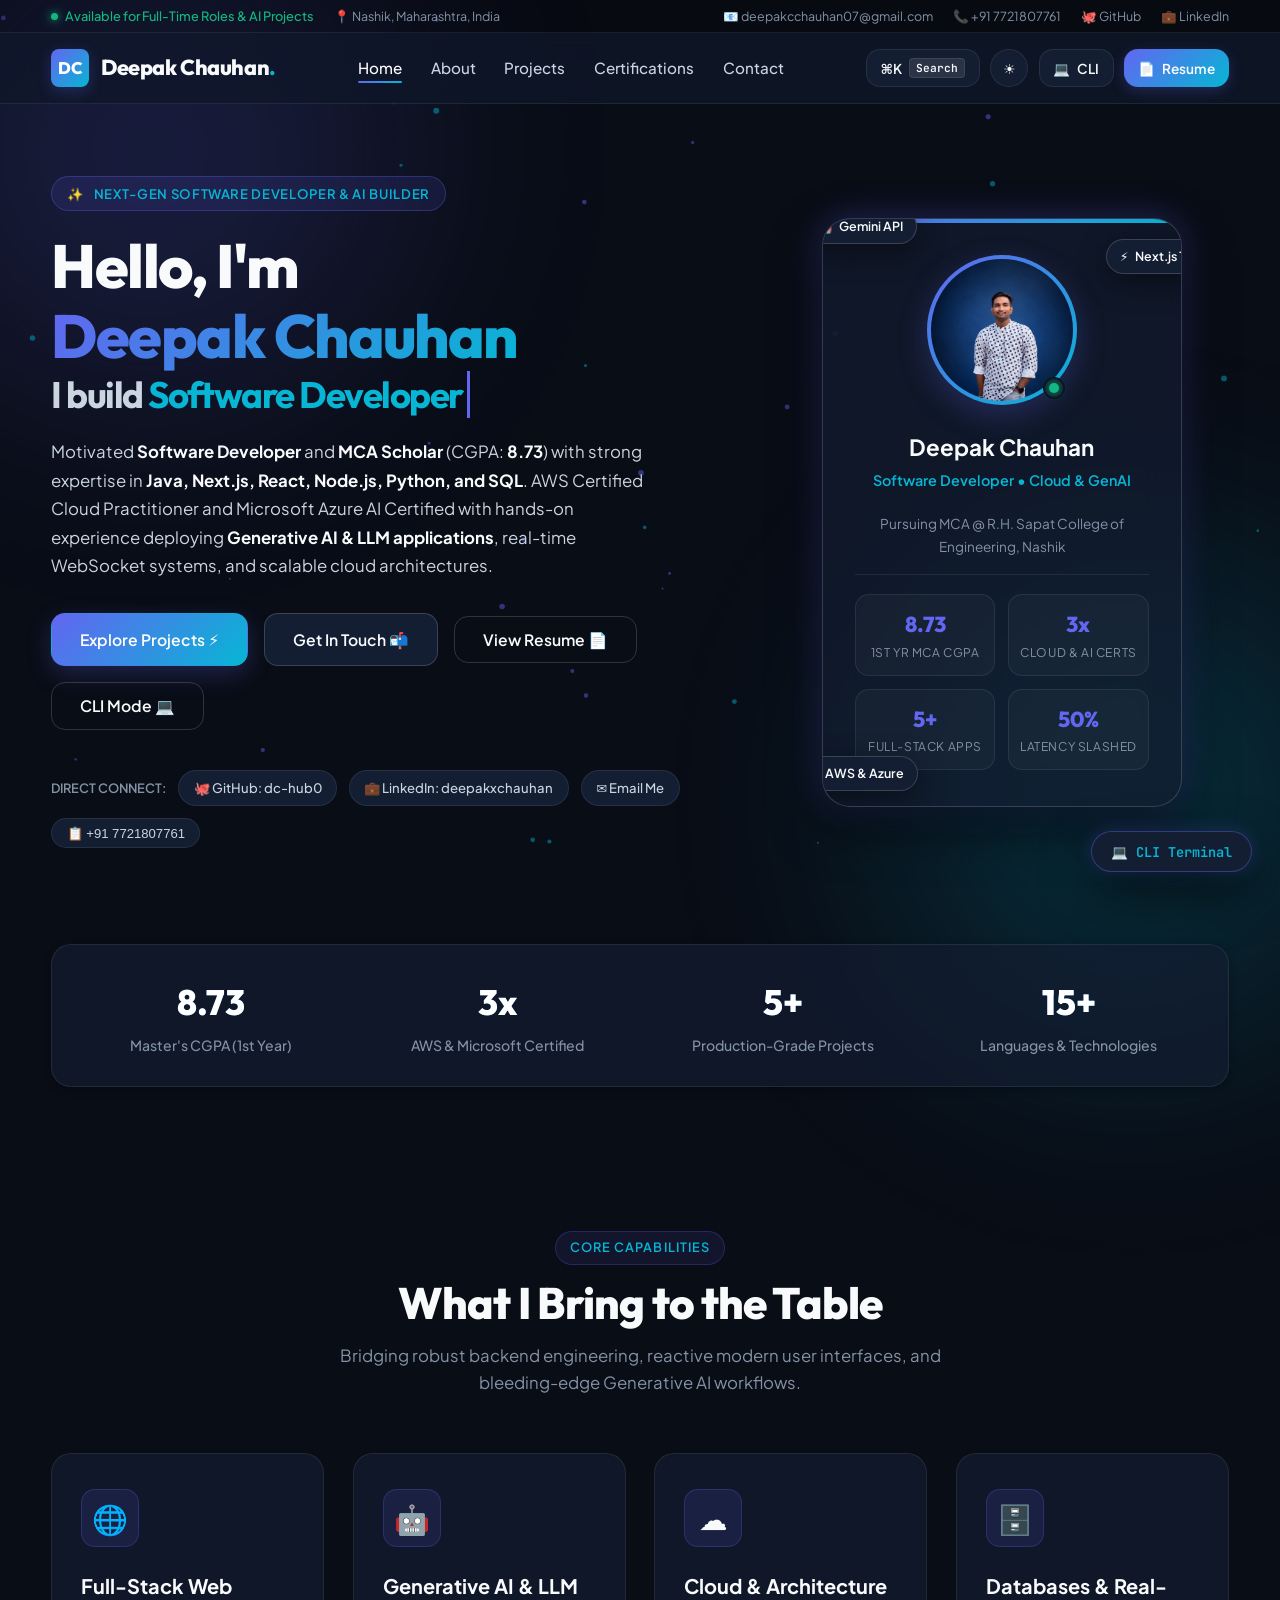
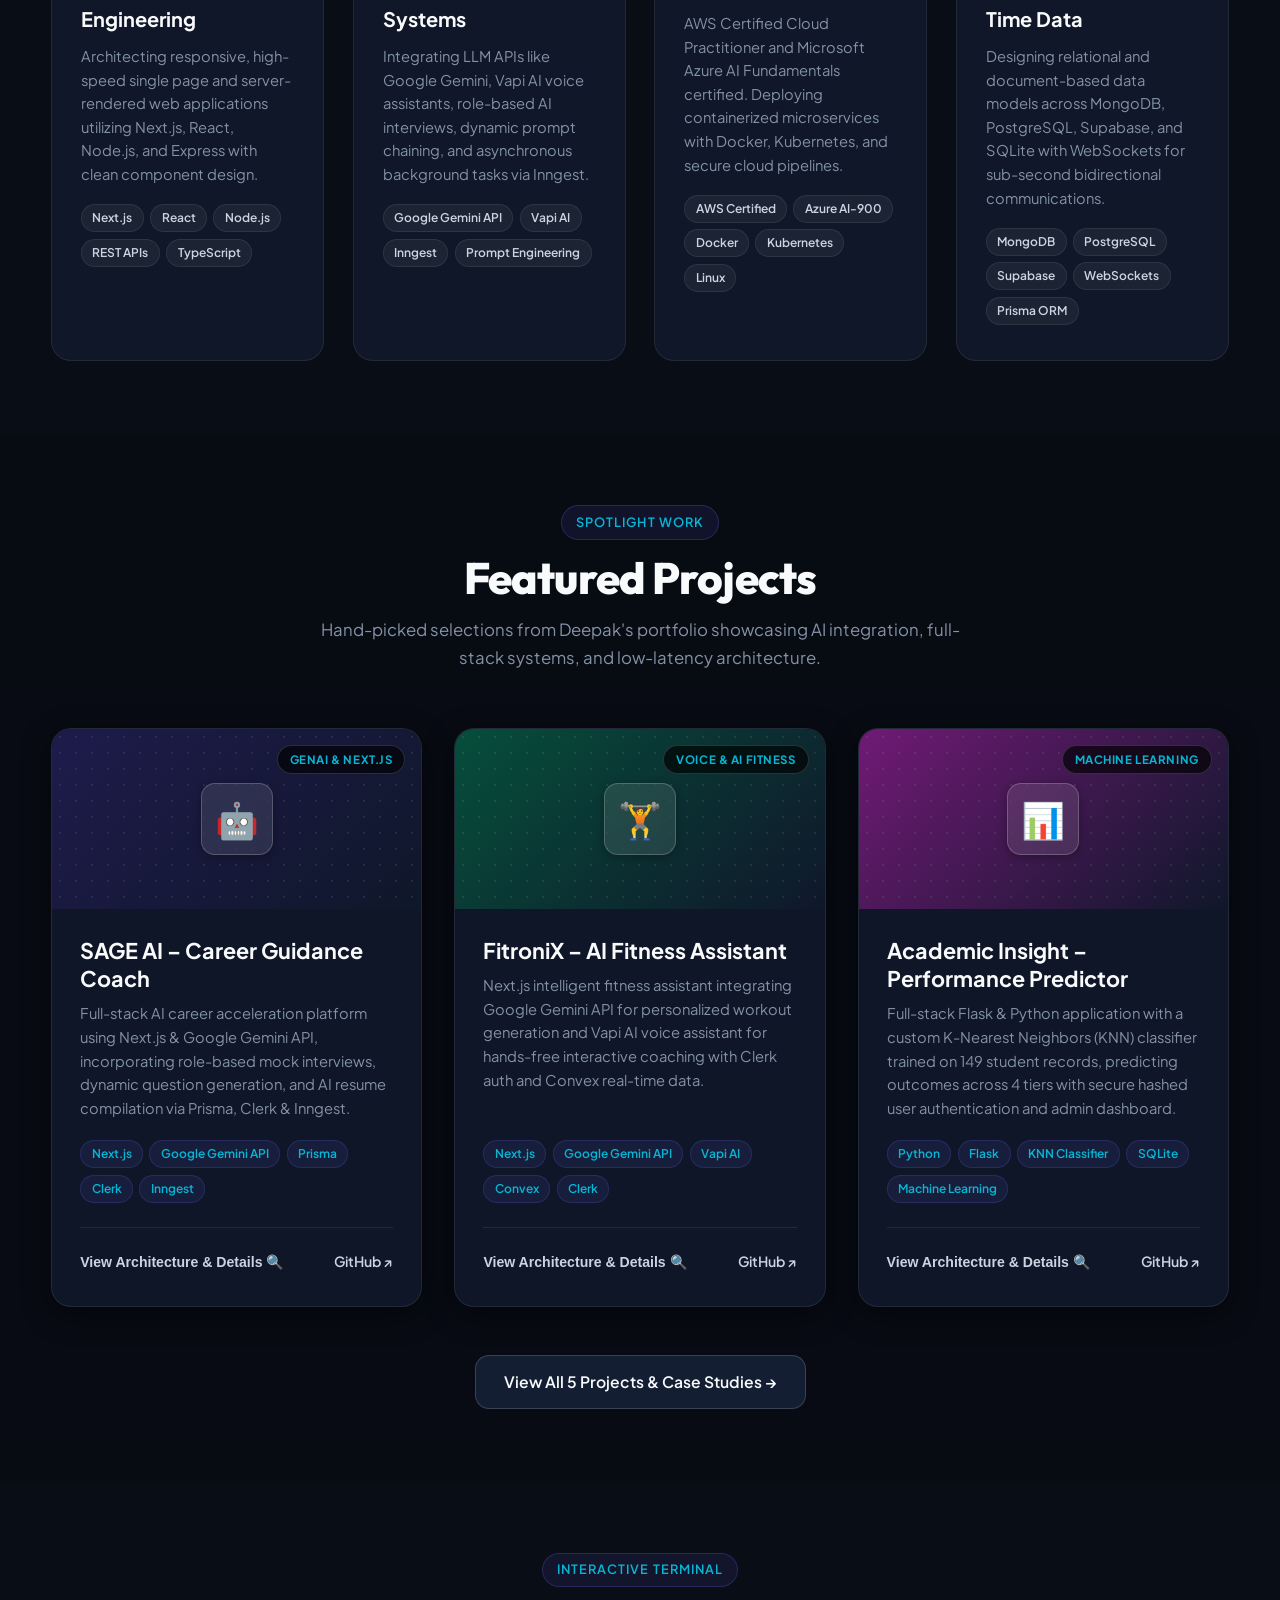
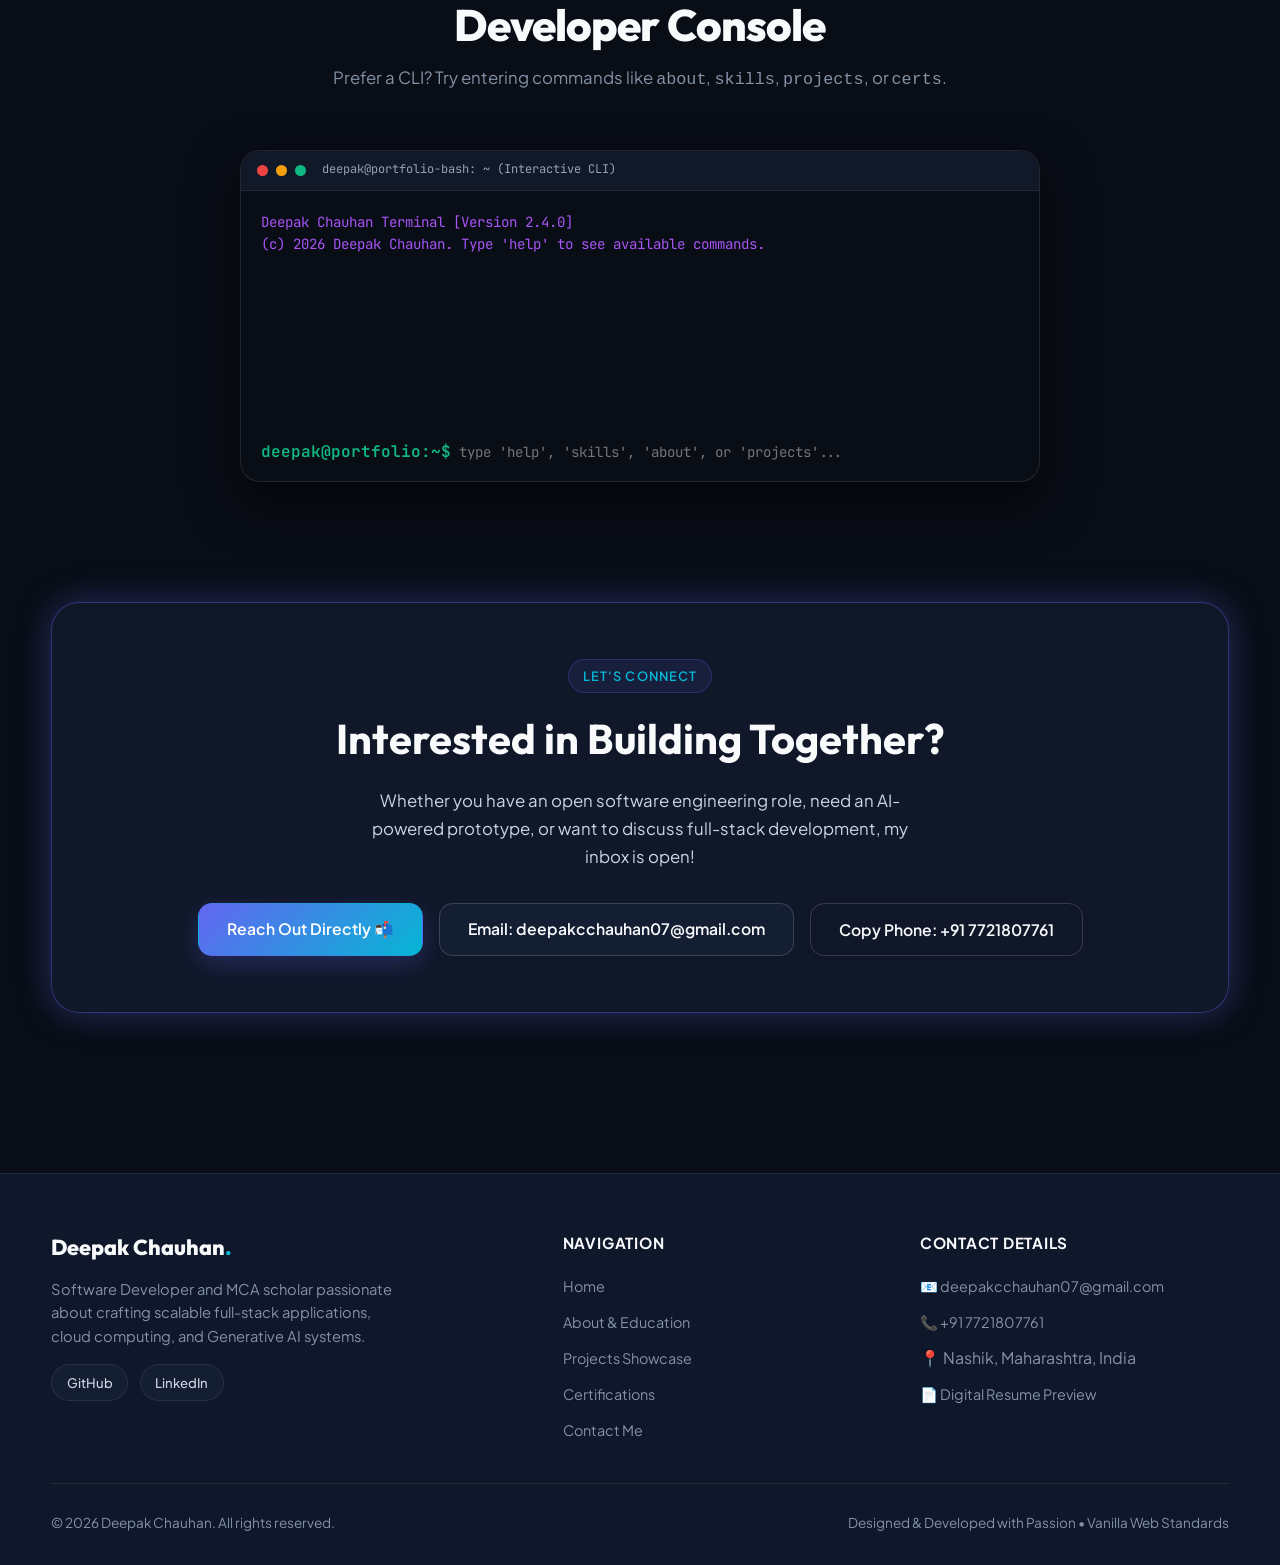
==== index.html @ 73bec70c "Add profile photo and prepare for web deployment" ====
<!DOCTYPE html>
<html lang="en" data-theme="dark">
<head>
  <meta charset="UTF-8">
  <meta name="viewport" content="width=device-width, initial-scale=1.0">
  <title>Deepak Chauhan | Software Developer & Full-Stack AI Engineer</title>
  <meta name="description" content="Portfolio of Deepak Chauhan - Software Developer, MCA Scholar (8.73 CGPA), AWS Certified Cloud Practitioner, Microsoft Azure AI Certified. Specializing in Next.js, React, Python, GenAI & Cloud.">
  <meta name="keywords" content="Deepak Chauhan, Software Developer, Full-Stack Developer, Next.js, React, Gemini API, Cloud, AWS, Azure, Nashik">
  <meta name="author" content="Deepak Chauhan">

  <!-- Open Graph -->
  <meta property="og:title" content="Deepak Chauhan | Software Developer & Full-Stack AI Engineer">
  <meta property="og:description" content="Motivated Software Developer, MCA Scholar, AWS & Azure Certified. Explore AI, Full-Stack, and Cloud projects.">
  <meta property="og:type" content="website">

  <!-- Stylesheet -->
  <link rel="stylesheet" href="style.css">
  <link rel="icon" href="data:image/svg+xml,<svg xmlns=%22http://www.w3.org/2000/svg%22 viewBox=%220 0 100 100%22><text y=%22.9em%22 font-size=%2290%22>🚀</text></svg>">
</head>
<body>
  <!-- Ambient Particle Canvas & Glow -->
  <canvas id="particles-canvas"></canvas>
  <div class="ambient-glow glow-top-left"></div>
  <div class="ambient-glow glow-bottom-right"></div>

  <!-- UPWARD CONTACTS & QUICK BAR -->
  <div class="top-contact-bar">
    <div class="container top-contact-inner">
      <div class="top-contact-left">
        <span class="status-indicator">
          <span class="status-dot"></span> Available for Full-Time Roles & AI Projects
        </span>
        <span class="top-contact-item">📍 Nashik, Maharashtra, India</span>
      </div>
      <div class="top-contact-right">
        <a href="mailto:deepakcchauhan07@gmail.com" class="top-contact-item" title="Send direct email">
          📧 deepakcchauhan07@gmail.com
        </a>
        <a href="tel:+917721807761" class="top-contact-item" title="Call directly">
          📞 +91 7721807761
        </a>
        <a href="https://github.com/dc-hub0" target="_blank" rel="noopener noreferrer" class="top-contact-item">
          🐙 GitHub
        </a>
        <a href="https://www.linkedin.com/in/deepakxchauhan/" target="_blank" rel="noopener noreferrer" class="top-contact-item">
          💼 LinkedIn
        </a>
      </div>
    </div>
  </div>

  <!-- MAIN NAVIGATION HEADER -->
  <header>
    <div class="container">
      <nav class="main-nav">
        <!-- Logo -->
        <a href="index.html" class="brand-logo" aria-label="Deepak Chauhan Portfolio">
          <div class="brand-badge">DC</div>
          <span>Deepak Chauhan<span class="dot">.</span></span>
        </a>

        <!-- Desktop Navigation Links -->
        <ul class="nav-links">
          <li><a href="index.html" class="active">Home</a></li>
          <li><a href="about.html">About</a></li>
          <li><a href="projects.html">Projects</a></li>
          <li><a href="certifications.html">Certifications</a></li>
          <li><a href="contact.html">Contact</a></li>
        </ul>

        <!-- Navigation Actions: Search Cmd+K, Theme, Resume, Terminal -->
        <div class="nav-actions">
          <button class="action-btn open-cmd-palette" title="Quick Command Palette (Cmd + K)">
            <span>⌘K</span>
            <span class="cmd-badge">Search</span>
          </button>

          <button class="action-btn icon-only theme-toggle" title="Toggle Theme" aria-label="Toggle Theme">
            🌙
          </button>

          <button class="action-btn open-terminal-btn" title="Open Interactive Developer Terminal">
            💻 <span>CLI</span>
          </button>

          <button class="action-btn primary open-resume-modal" title="View Digital Resume">
            📄 <span>Resume</span>
          </button>

          <button class="mobile-toggle" id="mobile-toggle" aria-label="Open Navigation Menu">
            ☰
          </button>
        </div>
      </nav>
    </div>
  </header>

  <!-- MOBILE NAVIGATION DRAWER -->
  <div class="mobile-drawer" id="mobile-drawer">
    <ul class="nav-links">
      <li><a href="index.html" class="active">🏠 Home</a></li>
      <li><a href="about.html">👤 About & Education</a></li>
      <li><a href="projects.html">⚡ Projects Showcase</a></li>
      <li><a href="certifications.html">📜 Certifications</a></li>
      <li><a href="contact.html">📬 Contact Deepak</a></li>
    </ul>
    <div class="mobile-contacts">
      <a href="mailto:deepakcchauhan07@gmail.com" class="social-pill">📧 deepakcchauhan07@gmail.com</a>
      <a href="tel:+917721807761" class="social-pill">📞 +91 7721807761</a>
      <div style="display: flex; gap: 0.5rem; margin-top: 0.5rem;">
        <a href="https://github.com/dc-hub0" target="_blank" rel="noopener noreferrer" class="social-pill" style="flex: 1;">🐙 GitHub</a>
        <a href="https://www.linkedin.com/in/deepakxchauhan/" target="_blank" rel="noopener noreferrer" class="social-pill" style="flex: 1;">💼 LinkedIn</a>
      </div>
    </div>
  </div>

  <!-- MAIN HOMEPAGE / FIRST SLIDE CONTENT -->
  <main>
    <!-- HERO SECTION -->
    <section class="hero-section">
      <div class="container hero-grid">
        <!-- Hero Left Column: Info & Upward Hook -->
        <div class="hero-content reveal">
          <div class="hero-tag">
            <span>✨</span> Next-Gen Software Developer & AI Builder
          </div>

          <h1 class="hero-title">
            Hello, I'm <span class="gradient-text">Deepak Chauhan</span>
            <span class="typing-container">
              I build <span class="typing-text" id="typing-text">Software</span>
            </span>
          </h1>

          <p class="hero-bio">
            Motivated <strong>Software Developer</strong> and <strong>MCA Scholar</strong> (CGPA: <strong>8.73</strong>) with strong expertise in <strong>Java, Next.js, React, Node.js, Python, and SQL</strong>. AWS Certified Cloud Practitioner and Microsoft Azure AI Certified with hands-on experience deploying <strong>Generative AI & LLM applications</strong>, real-time WebSocket systems, and scalable cloud architectures.
          </p>

          <!-- Call to actions -->
          <div class="hero-actions">
            <a href="projects.html" class="btn btn-primary">
              Explore Projects ⚡
            </a>
            <a href="contact.html" class="btn btn-secondary">
              Get In Touch 📬
            </a>
            <button class="btn btn-outline open-resume-modal">
              View Resume 📄
            </button>
            <button class="btn btn-outline open-terminal-btn">
              CLI Mode 💻
            </button>
          </div>

          <!-- Quick Social Links Row -->
          <div class="social-pill-row">
            <span style="font-size: 0.8rem; color: var(--text-muted); font-weight: 600; text-transform: uppercase;">Direct Connect:</span>
            <a href="https://github.com/dc-hub0" target="_blank" rel="noopener noreferrer" class="social-pill">
              🐙 GitHub: dc-hub0
            </a>
            <a href="https://www.linkedin.com/in/deepakxchauhan/" target="_blank" rel="noopener noreferrer" class="social-pill">
              💼 LinkedIn: deepakxchauhan
            </a>
            <a href="mailto:deepakcchauhan07@gmail.com" class="social-pill">
              ✉️ Email Me
            </a>
            <button class="social-pill copy-trigger" data-copy="+917721807761" title="Copy Phone Number">
              📋 +91 7721807761
            </button>
          </div>
        </div>

        <!-- Hero Right Column: Interactive 3D Avatar Card -->
        <div class="hero-visual reveal">
          <div class="avatar-card-container">
            <div class="avatar-card">
              <!-- Avatar Circle with Photo and Glowing Ring -->
              <div class="avatar-sphere">
                <img src="assets/deepak-chauhan.jpg" alt="Deepak Chauhan" class="avatar-img" />
                <div class="avatar-badge-live" title="Active Status">
                  <div class="pulse"></div>
                </div>
              </div>

              <h2 class="avatar-name">Deepak Chauhan</h2>
              <p class="avatar-subtitle">Software Developer • Cloud & GenAI</p>
              
              <div style="font-size: 0.85rem; color: var(--text-muted); margin-bottom: 1rem;">
                Pursuing MCA @ R.H. Sapat College of Engineering, Nashik
              </div>

              <!-- Quick Metrics in Card -->
              <div class="card-metrics">
                <div class="metric-box">
                  <div class="metric-val">8.73</div>
                  <div class="metric-label">1st Yr MCA CGPA</div>
                </div>
                <div class="metric-box">
                  <div class="metric-val">3x</div>
                  <div class="metric-label">Cloud & AI Certs</div>
                </div>
                <div class="metric-box">
                  <div class="metric-val">5+</div>
                  <div class="metric-label">Full-Stack Apps</div>
                </div>
                <div class="metric-box">
                  <div class="metric-val">50%</div>
                  <div class="metric-label">Latency Slashed</div>
                </div>
              </div>

              <!-- Floating orbiting badges -->
              <div class="floating-tech-badge orbit-1">
                <span>🤖</span> Gemini API
              </div>
              <div class="floating-tech-badge orbit-2">
                <span>⚡</span> Next.js 14
              </div>
              <div class="floating-tech-badge orbit-3">
                <span>☁️</span> AWS & Azure
              </div>
            </div>
          </div>
        </div>
      </div>
    </section>

    <!-- KEY STATS BANNER -->
    <div class="container reveal">
      <div class="stats-banner">
        <div class="stats-grid">
          <div class="stat-item">
            <h3>8.73</h3>
            <p>Master's CGPA (1st Year)</p>
          </div>
          <div class="stat-item">
            <h3>3x</h3>
            <p>AWS & Microsoft Certified</p>
          </div>
          <div class="stat-item">
            <h3>5+</h3>
            <p>Production-Grade Projects</p>
          </div>
          <div class="stat-item">
            <h3>15+</h3>
            <p>Languages & Technologies</p>
          </div>
        </div>
      </div>
    </div>

    <!-- WHAT I DO / CORE SPECIALIZATIONS -->
    <section>
      <div class="container">
        <div class="section-header reveal">
          <span class="section-badge">Core Capabilities</span>
          <h2 class="section-title">What I Bring to the Table</h2>
          <p class="section-desc">
            Bridging robust backend engineering, reactive modern user interfaces, and bleeding-edge Generative AI workflows.
          </p>
        </div>

        <div class="spec-grid">
          <!-- Card 1: Full-Stack Web -->
          <div class="spec-card reveal">
            <div class="spec-icon">🌐</div>
            <h3>Full-Stack Web Engineering</h3>
            <p>
              Architecting responsive, high-speed single page and server-rendered web applications utilizing Next.js, React, Node.js, and Express with clean component design.
            </p>
            <div class="spec-pills">
              <span class="spec-pill">Next.js</span>
              <span class="spec-pill">React</span>
              <span class="spec-pill">Node.js</span>
              <span class="spec-pill">REST APIs</span>
              <span class="spec-pill">TypeScript</span>
            </div>
          </div>

          <!-- Card 2: GenAI & LLMs -->
          <div class="spec-card reveal">
            <div class="spec-icon">🤖</div>
            <h3>Generative AI & LLM Systems</h3>
            <p>
              Integrating LLM APIs like Google Gemini, Vapi AI voice assistants, role-based AI interviews, dynamic prompt chaining, and asynchronous background tasks via Inngest.
            </p>
            <div class="spec-pills">
              <span class="spec-pill">Google Gemini API</span>
              <span class="spec-pill">Vapi AI</span>
              <span class="spec-pill">Inngest</span>
              <span class="spec-pill">Prompt Engineering</span>
            </div>
          </div>

          <!-- Card 3: Cloud & DevOps -->
          <div class="spec-card reveal">
            <div class="spec-icon">☁️</div>
            <h3>Cloud & Architecture</h3>
            <p>
              AWS Certified Cloud Practitioner and Microsoft Azure AI Fundamentals certified. Deploying containerized microservices with Docker, Kubernetes, and secure cloud pipelines.
            </p>
            <div class="spec-pills">
              <span class="spec-pill">AWS Certified</span>
              <span class="spec-pill">Azure AI-900</span>
              <span class="spec-pill">Docker</span>
              <span class="spec-pill">Kubernetes</span>
              <span class="spec-pill">Linux</span>
            </div>
          </div>

          <!-- Card 4: Databases & Real-Time -->
          <div class="spec-card reveal">
            <div class="spec-icon">🗄️</div>
            <h3>Databases & Real-Time Data</h3>
            <p>
              Designing relational and document-based data models across MongoDB, PostgreSQL, Supabase, and SQLite with WebSockets for sub-second bidirectional communications.
            </p>
            <div class="spec-pills">
              <span class="spec-pill">MongoDB</span>
              <span class="spec-pill">PostgreSQL</span>
              <span class="spec-pill">Supabase</span>
              <span class="spec-pill">WebSockets</span>
              <span class="spec-pill">Prisma ORM</span>
            </div>
          </div>
        </div>
      </div>
    </section>

    <!-- FEATURED PROJECTS TEASER -->
    <section style="background: rgba(0,0,0,0.15);">
      <div class="container">
        <div class="section-header reveal">
          <span class="section-badge">Spotlight Work</span>
          <h2 class="section-title">Featured Projects</h2>
          <p class="section-desc">
            Hand-picked selections from Deepak's portfolio showcasing AI integration, full-stack systems, and low-latency architecture.
          </p>
        </div>

        <div class="project-grid">
          <!-- Featured 1: SAGE AI -->
          <div class="project-card reveal">
            <div class="project-banner">
              <div class="project-banner-pattern"></div>
              <div class="project-icon-badge">🤖</div>
              <div class="project-category-tag">GenAI & Next.js</div>
            </div>
            <div class="project-content">
              <h3>SAGE AI – Career Guidance Coach</h3>
              <p>
                Full-stack AI career acceleration platform using Next.js & Google Gemini API, incorporating role-based mock interviews, dynamic question generation, and AI resume compilation via Prisma, Clerk & Inngest.
              </p>
              <div class="project-tags">
                <span class="project-tag">Next.js</span>
                <span class="project-tag">Google Gemini API</span>
                <span class="project-tag">Prisma</span>
                <span class="project-tag">Clerk</span>
                <span class="project-tag">Inngest</span>
              </div>
              <div class="project-footer">
                <button class="project-link-btn open-project-modal" data-project-id="sage-ai">
                  View Architecture & Details 🔍
                </button>
                <a href="https://github.com/dc-hub0" target="_blank" rel="noopener noreferrer" class="project-link-btn">
                  GitHub ↗
                </a>
              </div>
            </div>
          </div>

          <!-- Featured 2: FitroniX -->
          <div class="project-card reveal">
            <div class="project-banner" style="background: linear-gradient(135deg, #064e3b 0%, #0f172a 100%);">
              <div class="project-banner-pattern"></div>
              <div class="project-icon-badge">🏋️</div>
              <div class="project-category-tag">Voice & AI Fitness</div>
            </div>
            <div class="project-content">
              <h3>FitroniX – AI Fitness Assistant</h3>
              <p>
                Next.js intelligent fitness assistant integrating Google Gemini API for personalized workout generation and Vapi AI voice assistant for hands-free interactive coaching with Clerk auth and Convex real-time data.
              </p>
              <div class="project-tags">
                <span class="project-tag">Next.js</span>
                <span class="project-tag">Google Gemini API</span>
                <span class="project-tag">Vapi AI</span>
                <span class="project-tag">Convex</span>
                <span class="project-tag">Clerk</span>
              </div>
              <div class="project-footer">
                <button class="project-link-btn open-project-modal" data-project-id="fitronix">
                  View Architecture & Details 🔍
                </button>
                <a href="https://github.com/dc-hub0" target="_blank" rel="noopener noreferrer" class="project-link-btn">
                  GitHub ↗
                </a>
              </div>
            </div>
          </div>

          <!-- Featured 3: Academic Insight -->
          <div class="project-card reveal">
            <div class="project-banner" style="background: linear-gradient(135deg, #701a75 0%, #0f172a 100%);">
              <div class="project-banner-pattern"></div>
              <div class="project-icon-badge">📊</div>
              <div class="project-category-tag">Machine Learning</div>
            </div>
            <div class="project-content">
              <h3>Academic Insight – Performance Predictor</h3>
              <p>
                Full-stack Flask & Python application with a custom K-Nearest Neighbors (KNN) classifier trained on 149 student records, predicting outcomes across 4 tiers with secure hashed user authentication and admin dashboard.
              </p>
              <div class="project-tags">
                <span class="project-tag">Python</span>
                <span class="project-tag">Flask</span>
                <span class="project-tag">KNN Classifier</span>
                <span class="project-tag">SQLite</span>
                <span class="project-tag">Machine Learning</span>
              </div>
              <div class="project-footer">
                <button class="project-link-btn open-project-modal" data-project-id="academic-insight">
                  View Architecture & Details 🔍
                </button>
                <a href="https://github.com/dc-hub0" target="_blank" rel="noopener noreferrer" class="project-link-btn">
                  GitHub ↗
                </a>
              </div>
            </div>
          </div>
        </div>

        <div style="text-align: center; margin-top: 3rem;" class="reveal">
          <a href="projects.html" class="btn btn-secondary">
            View All 5 Projects & Case Studies →
          </a>
        </div>
      </div>
    </section>

    <!-- INTERACTIVE TERMINAL TEASER SECTION -->
    <section>
      <div class="container">
        <div class="section-header reveal">
          <span class="section-badge">Interactive Terminal</span>
          <h2 class="section-title">Developer Console</h2>
          <p class="section-desc">
            Prefer a CLI? Try entering commands like <code>about</code>, <code>skills</code>, <code>projects</code>, or <code>certs</code>.
          </p>
        </div>

        <div style="max-width: 800px; margin: 0 auto;" class="reveal">
          <div class="terminal-window">
            <div class="terminal-top-bar">
              <span class="terminal-circle circle-red"></span>
              <span class="terminal-circle circle-yellow"></span>
              <span class="terminal-circle circle-green"></span>
              <span class="terminal-bar-title">deepak@portfolio-bash: ~ (Interactive CLI)</span>
            </div>
            <div class="terminal-screen" id="terminal-screen">
              <!-- Rendered via JS -->
            </div>
            <div style="padding: 0 1.25rem 1rem;">
              <div class="terminal-input-row">
                <span class="terminal-prompt">deepak@portfolio:~$</span>
                <input type="text" id="term-input" class="terminal-input" placeholder="type 'help', 'skills', 'about', or 'projects'..." autocomplete="off" spellcheck="false">
              </div>
            </div>
          </div>
        </div>
      </div>
    </section>

    <!-- CALL TO ACTION BANNER -->
    <section style="padding: 3rem 0 5rem;">
      <div class="container reveal">
        <div style="background: var(--bg-card); border: 1px solid var(--border-glow); border-radius: var(--radius-xl); padding: 3.5rem 2rem; text-align: center; position: relative; overflow: hidden; box-shadow: var(--shadow-glow);">
          <div style="position: relative; z-index: 2;">
            <span class="section-badge">Let's Connect</span>
            <h2 style="font-family: var(--font-display); font-size: clamp(2rem, 3.5vw, 2.6rem); margin-bottom: 0.85rem;">
              Interested in Building Together?
            </h2>
            <p style="color: var(--text-secondary); max-width: 580px; margin: 0 auto 2rem; font-size: 1.05rem;">
              Whether you have an open software engineering role, need an AI-powered prototype, or want to discuss full-stack development, my inbox is open!
            </p>
            <div style="display: flex; justify-content: center; gap: 1rem; flex-wrap: wrap;">
              <a href="contact.html" class="btn btn-primary">
                Reach Out Directly 📬
              </a>
              <a href="mailto:deepakcchauhan07@gmail.com" class="btn btn-secondary">
                Email: deepakcchauhan07@gmail.com
              </a>
              <button class="btn btn-outline copy-trigger" data-copy="+917721807761">
                Copy Phone: +91 7721807761
              </button>
            </div>
          </div>
        </div>
      </div>
    </section>
  </main>

  <!-- FOOTER -->
  <footer>
    <div class="container">
      <div class="footer-grid">
        <div class="footer-brand">
          <h3>Deepak Chauhan<span style="color: var(--accent-secondary);">.</span></h3>
          <p>
            Software Developer and MCA scholar passionate about crafting scalable full-stack applications, cloud computing, and Generative AI systems.
          </p>
          <div style="margin-top: 1rem; display: flex; gap: 0.75rem;">
            <a href="https://github.com/dc-hub0" target="_blank" rel="noopener noreferrer" class="social-pill">GitHub</a>
            <a href="https://www.linkedin.com/in/deepakxchauhan/" target="_blank" rel="noopener noreferrer" class="social-pill">LinkedIn</a>
          </div>
        </div>

        <div class="footer-col">
          <h4>Navigation</h4>
          <ul class="footer-links">
            <li><a href="index.html">Home</a></li>
            <li><a href="about.html">About & Education</a></li>
            <li><a href="projects.html">Projects Showcase</a></li>
            <li><a href="certifications.html">Certifications</a></li>
            <li><a href="contact.html">Contact Me</a></li>
          </ul>
        </div>

        <div class="footer-col">
          <h4>Contact Details</h4>
          <ul class="footer-links">
            <li><a href="mailto:deepakcchauhan07@gmail.com">📧 deepakcchauhan07@gmail.com</a></li>
            <li><a href="tel:+917721807761">📞 +91 7721807761</a></li>
            <li><span style="color: var(--text-muted);">📍 Nashik, Maharashtra, India</span></li>
            <li><a href="#" class="open-resume-modal">📄 Digital Resume Preview</a></li>
          </ul>
        </div>
      </div>

      <div class="footer-bottom">
        <div>
          © 2026 Deepak Chauhan. All rights reserved.
        </div>
        <div>
          Designed & Developed with Passion • Vanilla Web Standards
        </div>
      </div>
    </div>
  </footer>

  <!-- FLOATING QUICK CLI DOCK BUTTON -->
  <button class="terminal-dock-btn open-terminal-btn" title="Open Interactive CLI Terminal">
    <span>💻</span> <span>CLI Terminal</span>
  </button>

  <!-- ==========================================================================
       SHARED MODALS
       ========================================================================== -->

  <!-- 1. PROJECT ARCHITECTURE & DETAILS MODAL -->
  <div class="modal-overlay" id="project-modal-overlay">
    <div class="modal-window">
      <div class="modal-header">
        <div class="modal-title">Project Case Study & System Design</div>
        <button class="modal-close-btn" id="project-modal-close" aria-label="Close modal">✕</button>
      </div>
      <div class="modal-body" id="project-modal-body">
        <!-- Content inserted dynamically via JS -->
      </div>
    </div>
  </div>

  <!-- 2. DIGITAL PRINTABLE RESUME MODAL -->
  <div class="modal-overlay" id="resume-modal-overlay">
    <div class="modal-window" style="max-width: 820px;">
      <div class="modal-header">
        <div class="modal-title">📄 Deepak Chauhan - Verified Resume</div>
        <div style="display: flex; gap: 0.5rem; align-items: center;">
          <button class="btn btn-primary" id="print-resume-btn" style="padding: 0.4rem 0.9rem; font-size: 0.85rem;">
            🖨️ Print / Save PDF
          </button>
          <button class="modal-close-btn" id="resume-modal-close" aria-label="Close modal">✕</button>
        </div>
      </div>
      <div class="modal-body" style="background: #ffffff; color: #1e293b; font-family: 'Plus Jakarta Sans', sans-serif; border-radius: 0 0 16px 16px; padding: 2rem;">
        <!-- Clean Printable Sheet -->
        <div style="border-bottom: 2px solid #6366f1; padding-bottom: 1.25rem; margin-bottom: 1.25rem;">
          <h1 style="font-size: 2rem; color: #0f172a; font-weight: 800; margin-bottom: 0.25rem;">DEEPAK CHAUHAN</h1>
          <div style="font-weight: 700; color: #4f46e5; font-size: 1rem; margin-bottom: 0.5rem;">Software Developer | Cloud & AI Practitioner</div>
          <div style="display: flex; flex-wrap: wrap; gap: 1rem; font-size: 0.85rem; color: #475569;">
            <span>📞 +91 7721807761</span>
            <span>✉️ deepakcchauhan07@gmail.com</span>
            <span>📍 Nashik, India</span>
            <span>🐙 github.com/dc-hub0</span>
            <span>💼 linkedin.com/in/deepakxchauhan/</span>
          </div>
        </div>

        <!-- Summary -->
        <div style="margin-bottom: 1.25rem;">
          <h3 style="font-size: 1rem; text-transform: uppercase; color: #1e293b; border-bottom: 1px solid #e2e8f0; padding-bottom: 0.3rem; margin-bottom: 0.5rem;">Professional Summary</h3>
          <p style="font-size: 0.88rem; line-height: 1.6; color: #334155;">
            Motivated Software Developer with a Bachelor of Science in Computer Science and currently pursuing a Master of Computer Applications (MCA). AWS Certified Cloud Practitioner and Microsoft Certified: Azure AI Fundamentals (AI-900 & AI-901), with strong proficiency in Java, JavaScript, React.js, Next.js, Node.js, SQL, Python, and REST APIs. Experienced in full-stack development, backend systems, API development, cloud deployment, and workflow automation, with hands-on experience integrating LLM APIs and AI-powered solutions.
          </p>
        </div>

        <!-- Education -->
        <div style="margin-bottom: 1.25rem;">
          <h3 style="font-size: 1rem; text-transform: uppercase; color: #1e293b; border-bottom: 1px solid #e2e8f0; padding-bottom: 0.3rem; margin-bottom: 0.5rem;">Education</h3>
          <div style="margin-bottom: 0.6rem;">
            <div style="display: flex; justify-content: space-between; font-weight: 700; font-size: 0.9rem; color: #0f172a;">
              <span>Gokhale Education Society's R. H. Sapat College of Engineering | Nashik</span>
              <span>2025 - 2027</span>
            </div>
            <div style="display: flex; justify-content: space-between; font-size: 0.85rem; color: #475569;">
              <span>Master of Computer Application (MCA)</span>
              <span style="font-weight: 700; color: #16a34a;">CGPA : 1st Year = 8.73</span>
            </div>
          </div>
          <div style="margin-bottom: 0.6rem;">
            <div style="display: flex; justify-content: space-between; font-weight: 700; font-size: 0.9rem; color: #0f172a;">
              <span>K.V.N Naik College, Nashik | Nashik</span>
              <span>2021 - 2025</span>
            </div>
            <div style="display: flex; justify-content: space-between; font-size: 0.85rem; color: #475569;">
              <span>Bachelor of Science in Computer Science (B.Sc CS)</span>
              <span style="font-weight: 700; color: #16a34a;">CGPA : 7.62</span>
            </div>
          </div>
          <div>
            <div style="display: flex; justify-content: space-between; font-weight: 700; font-size: 0.9rem; color: #0f172a;">
              <span>G.D. Sawant Arts, Science & Commerce College | Nashik</span>
              <span>2020 - 2021</span>
            </div>
            <div style="display: flex; justify-content: space-between; font-size: 0.85rem; color: #475569;">
              <span>Higher Secondary (HSC) 12th</span>
              <span style="font-weight: 700; color: #16a34a;">Percentage : 67.83%</span>
            </div>
          </div>
        </div>

        <!-- Projects -->
        <div style="margin-bottom: 1.25rem;">
          <h3 style="font-size: 1rem; text-transform: uppercase; color: #1e293b; border-bottom: 1px solid #e2e8f0; padding-bottom: 0.3rem; margin-bottom: 0.5rem;">Key Projects</h3>
          <div style="margin-bottom: 0.75rem;">
            <div style="font-weight: 700; font-size: 0.9rem; color: #0f172a;">SAGE AI – AI-Powered Career Guidance Coach | GitHub: dc-hub0</div>
            <p style="font-size: 0.84rem; color: #334155; margin: 0.2rem 0;">
              • Developed a full-stack AI career platform using Next.js and Google Gemini API, incorporating role-based mock interviews and real-time AI question generation.<br>
              • Created an AI resume builder leveraging Prisma, Clerk, and Inngest to produce personalized resumes and manage AI tasks asynchronously.
            </p>
          </div>
          <div style="margin-bottom: 0.75rem;">
            <div style="font-weight: 700; font-size: 0.9rem; color: #0f172a;">FitroniX – AI-Powered Fitness Assistant | GitHub: dc-hub0</div>
            <p style="font-size: 0.84rem; color: #334155; margin: 0.2rem 0;">
              • Developed a full-stack fitness platform using Next.js and Gemini API for tailored recommendations.<br>
              • Created Vapi AI voice assistant for hands-free guidance; Clerk authentication and Convex real-time database.
            </p>
          </div>
          <div style="margin-bottom: 0.75rem;">
            <div style="font-weight: 700; font-size: 0.9rem; color: #0f172a;">Academic Insight – ML Student Predictor</div>
            <p style="font-size: 0.84rem; color: #334155; margin: 0.2rem 0;">
              • Full-stack Flask and Python app using custom KNN classifier trained on 149 student records to forecast outcomes across 4 tiers with SQLite admin dash.
            </p>
          </div>
        </div>

        <!-- Skills & Certifications -->
        <div>
          <h3 style="font-size: 1rem; text-transform: uppercase; color: #1e293b; border-bottom: 1px solid #e2e8f0; padding-bottom: 0.3rem; margin-bottom: 0.5rem;">Skills & Certifications</h3>
          <p style="font-size: 0.84rem; color: #334155; line-height: 1.6;">
            <strong>Languages & Tech:</strong> Java, Python, JavaScript, TypeScript, C++, SQL, C#, React, Next.js, Node.js, Express, Flask.<br>
            <strong>Databases & Cloud:</strong> MongoDB, PostgreSQL, Supabase, MySQL, SQLite, Docker, Kubernetes, Linux, Git.<br>
            <strong>Certifications:</strong> AWS Certified Cloud Practitioner (2026-2029) | Microsoft Certified: Azure Fundamentals (AZ-900) | Microsoft Certified: Azure AI Fundamentals.
          </p>
        </div>
      </div>
    </div>
  </div>

  <!-- 3. COMMAND PALETTE MODAL (Cmd + K) -->
  <div class="modal-overlay" id="cmd-palette-overlay">
    <div class="modal-window cmd-palette">
      <div class="cmd-input-wrap">
        <span style="font-size: 1.2rem;">🔍</span>
        <input type="text" id="cmd-palette-input" placeholder="Type a command or jump to page... (e.g. 'projects', 'about', 'certs', 'theme')" autocomplete="off">
        <span class="cmd-shortcut">ESC to close</span>
      </div>
      <ul class="cmd-list" id="cmd-palette-list">
        <!-- Rendered via JS -->
      </ul>
    </div>
  </div>

  <!-- 4. CLI TERMINAL MODAL -->
  <div class="modal-overlay" id="terminal-modal-overlay">
    <div class="modal-window" style="max-width: 720px;">
      <div class="terminal-window">
        <div class="terminal-top-bar" style="justify-content: space-between;">
          <div style="display: flex; align-items: center; gap: 0.5rem;">
            <span class="terminal-circle circle-red"></span>
            <span class="terminal-circle circle-yellow"></span>
            <span class="terminal-circle circle-green"></span>
            <span class="terminal-bar-title">deepak@portfolio-terminal: ~</span>
          </div>
          <button class="modal-close-btn" id="terminal-modal-close" style="color: #94a3b8; font-size: 1.2rem;">✕</button>
        </div>
        <div class="terminal-screen" style="min-height: 320px;">
          <div class="terminal-line highlight">
            🚀 Interactive Deepak Chauhan CLI Console.<br>
            Type 'help' to explore commands or 'open projects' to jump.
          </div>
        </div>
        <div style="padding: 0.5rem 1.25rem 1.25rem;">
          <div class="terminal-input-row">
            <span class="terminal-prompt">deepak@terminal:~$</span>
            <input type="text" class="terminal-input" placeholder="try: about, skills, certs, projects, clear..." autocomplete="off">
          </div>
        </div>
      </div>
    </div>
  </div>

  <!-- JavaScript -->
  <script src="script.js"></script>
</body>
</html>
---- style.css ----
/* ==========================================================================
   DEEPAK CHAUHAN - MODERN PORTFOLIO DESIGN SYSTEM
   Ultra-modern, responsive, dark/light theme, glassmorphic styling
   ========================================================================== */

@import url('https://fonts.googleapis.com/css2?family=JetBrains+Mono:wght@400;500;600&family=Outfit:wght@400;500;600;700;800&family=Plus+Jakarta+Sans:wght@300;400;500;600;700;800&display=swap');

:root {
  /* Color Palette - Dark Theme (Default) */
  --bg-primary: #090d16;
  --bg-secondary: #0f172a;
  --bg-surface: #141e33;
  --bg-surface-hover: #1a2744;
  --bg-glass: rgba(15, 23, 42, 0.75);
  --bg-card: rgba(20, 30, 51, 0.65);
  
  --text-primary: #f8fafc;
  --text-secondary: #cbd5e1;
  --text-muted: #8492a6;
  --text-highlight: #ffffff;
  
  --accent-primary: #6366f1;       /* Electric Indigo */
  --accent-secondary: #06b6d4;     /* Cyber Cyan */
  --accent-gradient: linear-gradient(135deg, #6366f1 0%, #06b6d4 100%);
  --accent-gradient-warm: linear-gradient(135deg, #ec4899 0%, #8b5cf6 100%);
  --accent-glow: rgba(99, 102, 241, 0.25);
  --accent-cyan-glow: rgba(6, 182, 212, 0.25);
  
  --border-subtle: rgba(255, 255, 255, 0.08);
  --border-medium: rgba(255, 255, 255, 0.16);
  --border-glow: rgba(99, 102, 241, 0.4);
  
  --success: #10b981;
  --success-glow: rgba(16, 185, 129, 0.2);
  --warning: #f59e0b;
  --danger: #ef4444;
  
  --shadow-sm: 0 2px 8px rgba(0, 0, 0, 0.3);
  --shadow-md: 0 8px 30px rgba(0, 0, 0, 0.45);
  --shadow-lg: 0 20px 50px rgba(0, 0, 0, 0.6);
  --shadow-glow: 0 0 35px rgba(99, 102, 241, 0.35);

  --radius-sm: 8px;
  --radius-md: 14px;
  --radius-lg: 20px;
  --radius-xl: 28px;
  --radius-full: 9999px;

  --font-sans: 'Plus Jakarta Sans', system-ui, -apple-system, sans-serif;
  --font-display: 'Outfit', sans-serif;
  --font-mono: 'JetBrains Mono', monospace;
  
  --transition-fast: 0.18s cubic-bezier(0.4, 0, 0.2, 1);
  --transition-normal: 0.3s cubic-bezier(0.4, 0, 0.2, 1);
  --transition-spring: 0.5s cubic-bezier(0.34, 1.56, 0.64, 1);
}

[data-theme="light"] {
  --bg-primary: #f8fafc;
  --bg-secondary: #edf2f7;
  --bg-surface: #ffffff;
  --bg-surface-hover: #f1f5f9;
  --bg-glass: rgba(255, 255, 255, 0.85);
  --bg-card: rgba(255, 255, 255, 0.9);
  
  --text-primary: #0f172a;
  --text-secondary: #334155;
  --text-muted: #64748b;
  --text-highlight: #020617;
  
  --accent-primary: #4f46e5;
  --accent-secondary: #0891b2;
  --accent-gradient: linear-gradient(135deg, #4f46e5 0%, #0891b2 100%);
  --accent-glow: rgba(79, 70, 229, 0.15);
  --accent-cyan-glow: rgba(8, 145, 178, 0.15);
  
  --border-subtle: rgba(0, 0, 0, 0.08);
  --border-medium: rgba(0, 0, 0, 0.14);
  --border-glow: rgba(79, 70, 229, 0.3);
  
  --shadow-sm: 0 2px 8px rgba(15, 23, 42, 0.06);
  --shadow-md: 0 8px 30px rgba(15, 23, 42, 0.09);
  --shadow-lg: 0 20px 40px rgba(15, 23, 42, 0.12);
  --shadow-glow: 0 0 30px rgba(79, 70, 229, 0.2);
}

/* ==========================================================================
   Base & Resets
   ========================================================================== */
* {
  box-sizing: border-box;
  margin: 0;
  padding: 0;
}

html {
  scroll-behavior: smooth;
  font-size: 16px;
}

body {
  font-family: var(--font-sans);
  background-color: var(--bg-primary);
  color: var(--text-primary);
  line-height: 1.65;
  min-height: 100vh;
  overflow-x: hidden;
  transition: background-color var(--transition-normal), color var(--transition-normal);
  position: relative;
  -webkit-font-smoothing: antialiased;
}

/* Background canvas animation */
#particles-canvas {
  position: fixed;
  top: 0;
  left: 0;
  width: 100%;
  height: 100%;
  z-index: -1;
  pointer-events: none;
  opacity: 0.45;
}

/* Ambient glow blobs */
.ambient-glow {
  position: fixed;
  width: 500px;
  height: 500px;
  border-radius: 50%;
  filter: blur(120px);
  pointer-events: none;
  z-index: -2;
  opacity: 0.18;
  animation: floatSlow 18s ease-in-out infinite alternate;
}

.glow-top-left {
  top: -100px;
  left: -100px;
  background: var(--accent-primary);
}

.glow-bottom-right {
  bottom: -150px;
  right: -100px;
  background: var(--accent-secondary);
  animation-delay: -9s;
}

@keyframes floatSlow {
  0% { transform: translate(0, 0) scale(1); }
  50% { transform: translate(60px, 40px) scale(1.1); }
  100% { transform: translate(-40px, 70px) scale(0.95); }
}

a {
  color: var(--accent-primary);
  text-decoration: none;
  transition: color var(--transition-fast);
}

img {
  max-width: 100%;
  height: auto;
  display: block;
}

.container {
  width: min(1200px, 92%);
  margin: 0 auto;
}

/* Selection */
::selection {
  background: var(--accent-primary);
  color: #ffffff;
}

/* Custom Scrollbar */
::-webkit-scrollbar {
  width: 8px;
}
::-webkit-scrollbar-track {
  background: var(--bg-primary);
}
::-webkit-scrollbar-thumb {
  background: var(--border-medium);
  border-radius: var(--radius-full);
}
::-webkit-scrollbar-thumb:hover {
  background: var(--accent-primary);
}

/* ==========================================================================
   Header & Upward Navigation ("Upward links like contacts and all")
   ========================================================================== */
header {
  position: sticky;
  top: 0;
  z-index: 100;
  background: var(--bg-glass);
  backdrop-filter: blur(16px);
  -webkit-backdrop-filter: blur(16px);
  border-bottom: 1px solid var(--border-subtle);
  transition: all var(--transition-normal);
}

header.scrolled {
  border-bottom-color: var(--border-medium);
  box-shadow: var(--shadow-sm);
}

/* Top bar with quick direct contacts */
.top-contact-bar {
  background: rgba(0, 0, 0, 0.2);
  border-bottom: 1px solid var(--border-subtle);
  font-size: 0.8rem;
  padding: 0.35rem 0;
  color: var(--text-muted);
}

[data-theme="light"] .top-contact-bar {
  background: rgba(0, 0, 0, 0.03);
}

.top-contact-inner {
  display: flex;
  justify-content: space-between;
  align-items: center;
  flex-wrap: wrap;
  gap: 0.5rem;
}

.top-contact-left, .top-contact-right {
  display: flex;
  align-items: center;
  gap: 1.25rem;
  flex-wrap: wrap;
}

.top-contact-item {
  display: inline-flex;
  align-items: center;
  gap: 0.4rem;
  color: var(--text-muted);
  font-size: 0.78rem;
  transition: color var(--transition-fast);
}

.top-contact-item:hover {
  color: var(--text-primary);
}

.status-indicator {
  display: inline-flex;
  align-items: center;
  gap: 0.45rem;
  font-weight: 500;
  color: var(--success);
}

.status-dot {
  width: 7px;
  height: 7px;
  background-color: var(--success);
  border-radius: 50%;
  box-shadow: 0 0 8px var(--success);
  animation: pulseDot 2s infinite;
}

@keyframes pulseDot {
  0% { transform: scale(0.95); opacity: 0.8; }
  50% { transform: scale(1.3); opacity: 1; }
  100% { transform: scale(0.95); opacity: 0.8; }
}

/* Main Navbar */
nav.main-nav {
  display: flex;
  align-items: center;
  justify-content: space-between;
  height: 70px;
}

/* Brand Logo */
.brand-logo {
  display: flex;
  align-items: center;
  gap: 0.75rem;
  font-family: var(--font-display);
  font-size: 1.35rem;
  font-weight: 800;
  color: var(--text-primary);
  letter-spacing: -0.02em;
}

.brand-badge {
  width: 38px;
  height: 38px;
  border-radius: var(--radius-sm);
  background: var(--accent-gradient);
  display: flex;
  align-items: center;
  justify-content: center;
  color: #fff;
  font-weight: 800;
  font-size: 1.05rem;
  box-shadow: 0 4px 14px var(--accent-glow);
}

.brand-logo span.dot {
  color: var(--accent-secondary);
}

/* Navigation Links */
.nav-links {
  display: flex;
  gap: 1.8rem;
  list-style: none;
  align-items: center;
}

.nav-links a {
  color: var(--text-secondary);
  font-weight: 500;
  font-size: 0.95rem;
  position: relative;
  padding: 0.4rem 0;
  transition: color var(--transition-fast);
}

.nav-links a::after {
  content: "";
  position: absolute;
  left: 0;
  bottom: 0;
  width: 0;
  height: 2px;
  background: var(--accent-gradient);
  border-radius: 2px;
  transition: width var(--transition-normal);
}

.nav-links a:hover,
.nav-links a.active {
  color: var(--text-highlight);
}

.nav-links a:hover::after,
.nav-links a.active::after {
  width: 100%;
}

/* Nav Actions (Search, Theme, Resume, Menu) */
.nav-actions {
  display: flex;
  align-items: center;
  gap: 0.65rem;
}

.action-btn {
  background: var(--bg-surface);
  border: 1px solid var(--border-subtle);
  color: var(--text-primary);
  height: 38px;
  padding: 0 0.85rem;
  border-radius: var(--radius-md);
  cursor: pointer;
  display: inline-flex;
  align-items: center;
  justify-content: center;
  gap: 0.45rem;
  font-family: var(--font-sans);
  font-size: 0.85rem;
  font-weight: 600;
  transition: all var(--transition-fast);
}

.action-btn:hover {
  background: var(--bg-surface-hover);
  border-color: var(--border-medium);
  transform: translateY(-2px);
  box-shadow: var(--shadow-sm);
}

.action-btn.icon-only {
  width: 38px;
  padding: 0;
  border-radius: 50%;
}

.action-btn.primary {
  background: var(--accent-gradient);
  color: #ffffff;
  border: none;
  box-shadow: 0 4px 14px var(--accent-glow);
}

.action-btn.primary:hover {
  box-shadow: 0 6px 20px rgba(99, 102, 241, 0.45);
  transform: translateY(-2px);
}

.cmd-badge {
  font-family: var(--font-mono);
  font-size: 0.7rem;
  background: rgba(255, 255, 255, 0.1);
  padding: 2px 6px;
  border-radius: 4px;
  border: 1px solid var(--border-subtle);
}

[data-theme="light"] .cmd-badge {
  background: rgba(0, 0, 0, 0.06);
}

.mobile-toggle {
  display: none;
  width: 40px;
  height: 40px;
  border-radius: var(--radius-sm);
  background: var(--bg-surface);
  border: 1px solid var(--border-subtle);
  color: var(--text-primary);
  font-size: 1.25rem;
  cursor: pointer;
}

/* Mobile Navigation Drawer */
.mobile-drawer {
  display: none;
  position: fixed;
  top: 70px;
  left: 0;
  right: 0;
  background: var(--bg-primary);
  border-bottom: 1px solid var(--border-medium);
  padding: 1.5rem;
  z-index: 99;
  box-shadow: var(--shadow-lg);
  flex-direction: column;
  gap: 1.2rem;
  transition: transform var(--transition-normal), opacity var(--transition-normal);
  transform: translateY(-100%);
  opacity: 0;
  pointer-events: none;
}

.mobile-drawer.open {
  transform: translateY(0);
  opacity: 1;
  pointer-events: auto;
}

.mobile-drawer .nav-links {
  flex-direction: column;
  align-items: flex-start;
  gap: 1rem;
  width: 100%;
}

.mobile-drawer .nav-links a {
  font-size: 1.1rem;
  width: 100%;
  padding: 0.5rem 0;
}

.mobile-drawer .mobile-contacts {
  border-top: 1px solid var(--border-subtle);
  padding-top: 1rem;
  display: flex;
  flex-direction: column;
  gap: 0.75rem;
}

/* ==========================================================================
   Hero Section (Home Slide / Page)
   ========================================================================== */
.hero-section {
  padding: 4.5rem 0 3.5rem;
  position: relative;
}

.hero-grid {
  display: grid;
  grid-template-columns: 1.25fr 0.85fr;
  gap: 3.5rem;
  align-items: center;
}

.hero-tag {
  display: inline-flex;
  align-items: center;
  gap: 0.6rem;
  padding: 0.35rem 0.95rem;
  border-radius: var(--radius-full);
  background: rgba(99, 102, 241, 0.12);
  border: 1px solid rgba(99, 102, 241, 0.3);
  color: var(--accent-secondary);
  font-size: 0.82rem;
  font-weight: 600;
  text-transform: uppercase;
  letter-spacing: 0.05em;
  margin-bottom: 1.25rem;
}

.hero-title {
  font-family: var(--font-display);
  font-size: clamp(2.4rem, 4.8vw, 3.8rem);
  line-height: 1.15;
  font-weight: 800;
  letter-spacing: -0.025em;
  margin-bottom: 1.2rem;
}

.gradient-text {
  background: var(--accent-gradient);
  -webkit-background-clip: text;
  background-clip: text;
  color: transparent;
  display: inline-block;
}

.typing-container {
  display: block;
  font-size: clamp(1.6rem, 3.2vw, 2.3rem);
  font-weight: 700;
  color: var(--text-secondary);
  margin-top: 0.2rem;
  min-height: 2.8rem;
}

.typing-text {
  color: var(--accent-secondary);
  border-right: 3px solid var(--accent-primary);
  padding-right: 4px;
  animation: cursorBlink 0.85s infinite;
}

@keyframes cursorBlink {
  0%, 100% { border-color: var(--accent-primary); }
  50% { border-color: transparent; }
}

.hero-bio {
  color: var(--text-secondary);
  font-size: 1.05rem;
  line-height: 1.7;
  max-width: 600px;
  margin-bottom: 2rem;
}

.hero-bio strong {
  color: var(--text-primary);
}

.hero-actions {
  display: flex;
  flex-wrap: wrap;
  align-items: center;
  gap: 1rem;
  margin-bottom: 2.5rem;
}

.btn {
  display: inline-flex;
  align-items: center;
  justify-content: center;
  gap: 0.5rem;
  padding: 0.8rem 1.75rem;
  border-radius: var(--radius-md);
  font-family: var(--font-sans);
  font-size: 0.98rem;
  font-weight: 600;
  cursor: pointer;
  transition: all var(--transition-fast);
  border: 1px solid transparent;
  text-decoration: none;
}

.btn-primary {
  background: var(--accent-gradient);
  color: #ffffff;
  box-shadow: 0 8px 24px var(--accent-glow);
}

.btn-primary:hover {
  color: #ffffff;
  transform: translateY(-3px);
  box-shadow: 0 12px 30px rgba(99, 102, 241, 0.45);
}

.btn-secondary {
  background: var(--bg-surface);
  color: var(--text-primary);
  border-color: var(--border-medium);
}

.btn-secondary:hover {
  background: var(--bg-surface-hover);
  border-color: var(--accent-primary);
  color: var(--accent-primary);
  transform: translateY(-3px);
}

.btn-outline {
  background: transparent;
  color: var(--text-primary);
  border-color: var(--border-medium);
}

.btn-outline:hover {
  border-color: var(--accent-secondary);
  color: var(--accent-secondary);
  transform: translateY(-3px);
}

/* Quick social pill row */
.social-pill-row {
  display: flex;
  align-items: center;
  gap: 0.75rem;
  flex-wrap: wrap;
}

.social-pill {
  display: inline-flex;
  align-items: center;
  gap: 0.45rem;
  padding: 0.4rem 0.9rem;
  border-radius: var(--radius-full);
  background: var(--bg-surface);
  border: 1px solid var(--border-subtle);
  color: var(--text-secondary);
  font-size: 0.82rem;
  font-weight: 500;
  transition: all var(--transition-fast);
}

.social-pill:hover {
  background: var(--bg-surface-hover);
  color: var(--accent-primary);
  border-color: var(--border-medium);
  transform: translateY(-2px);
}

/* Hero Right Column - Interactive Avatar / 3D Card */
.hero-visual {
  position: relative;
  display: flex;
  justify-content: center;
  align-items: center;
}

.avatar-card-container {
  width: 100%;
  max-width: 360px;
  perspective: 1000px;
}

.avatar-card {
  background: var(--bg-card);
  border: 1px solid var(--border-medium);
  border-radius: var(--radius-xl);
  padding: 2.25rem 2rem;
  box-shadow: var(--shadow-lg), var(--shadow-glow);
  backdrop-filter: blur(20px);
  position: relative;
  overflow: hidden;
  text-align: center;
  transition: transform var(--transition-normal), border-color var(--transition-normal);
}

.avatar-card::before {
  content: "";
  position: absolute;
  top: 0;
  left: 0;
  right: 0;
  height: 4px;
  background: var(--accent-gradient);
}

.avatar-sphere {
  width: 150px;
  height: 150px;
  border-radius: 50%;
  margin: 0 auto 1.5rem;
  background: var(--accent-gradient);
  padding: 4px;
  display: flex;
  align-items: center;
  justify-content: center;
  box-shadow: 0 10px 30px var(--accent-glow);
  position: relative;
  animation: floatAvatar 4s ease-in-out infinite;
}

.avatar-img {
  width: 100%;
  height: 100%;
  border-radius: 50%;
  object-fit: cover;
  object-position: center 20%;
  display: block;
}

@keyframes floatAvatar {
  0%, 100% { transform: translateY(0); }
  50% { transform: translateY(-10px); }
}

.avatar-badge-live {
  position: absolute;
  bottom: 6px;
  right: 12px;
  background: var(--bg-surface);
  border: 2px solid var(--bg-primary);
  border-radius: 50%;
  width: 22px;
  height: 22px;
  display: flex;
  align-items: center;
  justify-content: center;
}

.avatar-badge-live .pulse {
  width: 10px;
  height: 10px;
  border-radius: 50%;
  background: var(--success);
  box-shadow: 0 0 8px var(--success);
}

.avatar-name {
  font-size: 1.4rem;
  font-weight: 700;
  color: var(--text-primary);
  margin-bottom: 0.25rem;
}

.avatar-subtitle {
  color: var(--accent-secondary);
  font-size: 0.9rem;
  font-weight: 600;
  margin-bottom: 1.25rem;
}

.card-metrics {
  display: grid;
  grid-template-columns: repeat(2, 1fr);
  gap: 0.8rem;
  padding-top: 1.2rem;
  border-top: 1px solid var(--border-subtle);
  margin-top: 0.5rem;
}

.metric-box {
  background: rgba(255, 255, 255, 0.03);
  padding: 0.75rem 0.5rem;
  border-radius: var(--radius-md);
  border: 1px solid var(--border-subtle);
}

.metric-val {
  font-family: var(--font-display);
  font-size: 1.35rem;
  font-weight: 800;
  color: var(--accent-primary);
}

.metric-label {
  font-size: 0.75rem;
  color: var(--text-muted);
  text-transform: uppercase;
  letter-spacing: 0.05em;
}

/* Floating tech badges orbiting avatar */
.floating-tech-badge {
  position: absolute;
  background: var(--bg-surface);
  border: 1px solid var(--border-medium);
  padding: 0.4rem 0.8rem;
  border-radius: var(--radius-full);
  font-size: 0.78rem;
  font-weight: 600;
  display: flex;
  align-items: center;
  gap: 0.4rem;
  box-shadow: var(--shadow-md);
  animation: floatOrb 5s ease-in-out infinite alternate;
}

.orbit-1 { top: -10px; left: -20px; animation-delay: 0s; }
.orbit-2 { top: 20px; right: -25px; animation-delay: -1.5s; }
.orbit-3 { bottom: 15px; left: -30px; animation-delay: -3s; }

@keyframes floatOrb {
  0% { transform: translateY(0); }
  100% { transform: translateY(-12px); }
}

/* ==========================================================================
   Stats Banner
   ========================================================================== */
.stats-banner {
  margin: 2.5rem 0 4.5rem;
  padding: 1.75rem 2rem;
  background: var(--bg-card);
  border: 1px solid var(--border-subtle);
  border-radius: var(--radius-lg);
  backdrop-filter: blur(12px);
  box-shadow: var(--shadow-sm);
}

.stats-grid {
  display: grid;
  grid-template-columns: repeat(4, 1fr);
  gap: 2rem;
  text-align: center;
}

.stat-item h3 {
  font-family: var(--font-display);
  font-size: 2.2rem;
  font-weight: 800;
  color: var(--text-highlight);
  background: var(--accent-gradient);
  -webkit-background-clip: text;
  background-clip: text;
  margin-bottom: 0.2rem;
}

.stat-item p {
  color: var(--text-muted);
  font-size: 0.88rem;
  font-weight: 500;
}

/* ==========================================================================
   Section Headers & Common
   ========================================================================== */
section {
  padding: 4.5rem 0;
  position: relative;
}

.section-header {
  text-align: center;
  max-width: 680px;
  margin: 0 auto 3.5rem;
}

.section-badge {
  display: inline-block;
  padding: 0.35rem 0.9rem;
  border-radius: var(--radius-full);
  background: rgba(99, 102, 241, 0.1);
  border: 1px solid rgba(99, 102, 241, 0.25);
  color: var(--accent-secondary);
  font-size: 0.8rem;
  font-weight: 600;
  text-transform: uppercase;
  letter-spacing: 0.08em;
  margin-bottom: 0.75rem;
}

.section-title {
  font-family: var(--font-display);
  font-size: clamp(2rem, 3.8vw, 2.75rem);
  font-weight: 800;
  line-height: 1.2;
  margin-bottom: 0.75rem;
  letter-spacing: -0.02em;
}

.section-desc {
  color: var(--text-muted);
  font-size: 1.05rem;
}

.page-intro-header {
  padding: 3.5rem 0 1.5rem;
  text-align: center;
  max-width: 750px;
  margin: 0 auto;
}

.page-intro-header h1 {
  font-family: var(--font-display);
  font-size: clamp(2.3rem, 4.5vw, 3.2rem);
  font-weight: 800;
  line-height: 1.2;
  margin-bottom: 0.85rem;
}

.page-intro-header p {
  color: var(--text-secondary);
  font-size: 1.1rem;
}

/* ==========================================================================
   What I Do / Specialization Cards (Home)
   ========================================================================== */
.spec-grid {
  display: grid;
  grid-template-columns: repeat(auto-fit, minmax(270px, 1fr));
  gap: 1.8rem;
}

.spec-card {
  background: var(--bg-card);
  border: 1px solid var(--border-subtle);
  border-radius: var(--radius-lg);
  padding: 2.2rem 1.8rem;
  backdrop-filter: blur(12px);
  transition: all var(--transition-normal);
  position: relative;
  overflow: hidden;
}

.spec-card::after {
  content: "";
  position: absolute;
  top: 0;
  left: 0;
  width: 100%;
  height: 3px;
  background: var(--accent-gradient);
  opacity: 0;
  transition: opacity var(--transition-normal);
}

.spec-card:hover {
  transform: translateY(-8px);
  border-color: var(--border-glow);
  box-shadow: var(--shadow-md), 0 0 25px var(--accent-glow);
}

.spec-card:hover::after {
  opacity: 1;
}

.spec-icon {
  width: 58px;
  height: 58px;
  border-radius: var(--radius-md);
  background: rgba(99, 102, 241, 0.12);
  border: 1px solid rgba(99, 102, 241, 0.25);
  display: flex;
  align-items: center;
  justify-content: center;
  font-size: 1.8rem;
  margin-bottom: 1.35rem;
  transition: transform var(--transition-fast);
}

.spec-card:hover .spec-icon {
  transform: scale(1.1) rotate(5deg);
}

.spec-card h3 {
  font-size: 1.25rem;
  font-weight: 700;
  margin-bottom: 0.65rem;
  color: var(--text-primary);
}

.spec-card p {
  color: var(--text-muted);
  font-size: 0.92rem;
  line-height: 1.6;
  margin-bottom: 1.1rem;
}

.spec-pills {
  display: flex;
  flex-wrap: wrap;
  gap: 0.4rem;
}

.spec-pill {
  font-size: 0.75rem;
  font-weight: 600;
  padding: 0.2rem 0.65rem;
  border-radius: var(--radius-full);
  background: rgba(255, 255, 255, 0.05);
  border: 1px solid var(--border-subtle);
  color: var(--text-secondary);
}

/* ==========================================================================
   Project Grid & Cards
   ========================================================================== */
.filter-container {
  display: flex;
  justify-content: space-between;
  align-items: center;
  flex-wrap: wrap;
  gap: 1.25rem;
  margin-bottom: 2.5rem;
}

.filters-bar {
  display: flex;
  gap: 0.5rem;
  flex-wrap: wrap;
}

.filter-btn {
  padding: 0.5rem 1.2rem;
  border-radius: var(--radius-full);
  border: 1px solid var(--border-subtle);
  background: var(--bg-surface);
  color: var(--text-secondary);
  font-family: var(--font-sans);
  font-size: 0.88rem;
  font-weight: 600;
  cursor: pointer;
  transition: all var(--transition-fast);
}

.filter-btn:hover {
  background: var(--bg-surface-hover);
  color: var(--text-primary);
  border-color: var(--border-medium);
}

.filter-btn.active {
  background: var(--accent-gradient);
  color: #ffffff;
  border-color: transparent;
  box-shadow: 0 4px 15px var(--accent-glow);
}

.search-box {
  position: relative;
  min-width: 260px;
}

.search-box input {
  width: 100%;
  padding: 0.55rem 1rem 0.55rem 2.4rem;
  border-radius: var(--radius-full);
  border: 1px solid var(--border-subtle);
  background: var(--bg-surface);
  color: var(--text-primary);
  font-family: var(--font-sans);
  font-size: 0.88rem;
  outline: none;
  transition: border-color var(--transition-fast), box-shadow var(--transition-fast);
}

.search-box input:focus {
  border-color: var(--accent-primary);
  box-shadow: 0 0 0 3px var(--accent-glow);
}

.search-icon {
  position: absolute;
  left: 0.9rem;
  top: 50%;
  transform: translateY(-50%);
  color: var(--text-muted);
  font-size: 0.9rem;
  pointer-events: none;
}

.project-grid {
  display: grid;
  grid-template-columns: repeat(auto-fit, minmax(340px, 1fr));
  gap: 2rem;
}

.project-card {
  background: var(--bg-card);
  border: 1px solid var(--border-subtle);
  border-radius: var(--radius-lg);
  overflow: hidden;
  box-shadow: var(--shadow-md);
  backdrop-filter: blur(14px);
  display: flex;
  flex-direction: column;
  transition: all var(--transition-normal);
  position: relative;
}

.project-card:hover {
  transform: translateY(-8px);
  border-color: var(--border-glow);
  box-shadow: var(--shadow-lg), 0 0 30px var(--accent-glow);
}

.project-card.hide {
  display: none !important;
}

.project-banner {
  height: 180px;
  position: relative;
  background: linear-gradient(135deg, #1e1b4b 0%, #0f172a 100%);
  display: flex;
  align-items: center;
  justify-content: center;
  overflow: hidden;
}

.project-banner-pattern {
  position: absolute;
  inset: 0;
  opacity: 0.2;
  background-image: radial-gradient(rgba(255, 255, 255, 0.4) 1px, transparent 1px);
  background-size: 16px 16px;
}

.project-icon-badge {
  width: 72px;
  height: 72px;
  border-radius: var(--radius-md);
  background: rgba(255, 255, 255, 0.1);
  backdrop-filter: blur(8px);
  border: 1px solid rgba(255, 255, 255, 0.2);
  display: flex;
  align-items: center;
  justify-content: center;
  font-size: 2.2rem;
  box-shadow: var(--shadow-sm);
  z-index: 1;
}

.project-category-tag {
  position: absolute;
  top: 1rem;
  right: 1rem;
  background: rgba(0, 0, 0, 0.65);
  backdrop-filter: blur(8px);
  border: 1px solid rgba(255, 255, 255, 0.15);
  padding: 0.25rem 0.75rem;
  border-radius: var(--radius-full);
  color: var(--accent-secondary);
  font-size: 0.72rem;
  font-weight: 700;
  text-transform: uppercase;
  letter-spacing: 0.05em;
  z-index: 2;
}

.project-content {
  padding: 1.75rem;
  display: flex;
  flex-direction: column;
  flex-grow: 1;
}

.project-content h3 {
  font-size: 1.35rem;
  font-weight: 700;
  color: var(--text-primary);
  margin-bottom: 0.6rem;
  line-height: 1.3;
}

.project-content p {
  color: var(--text-muted);
  font-size: 0.92rem;
  line-height: 1.6;
  margin-bottom: 1.25rem;
  flex-grow: 1;
}

.project-tags {
  display: flex;
  flex-wrap: wrap;
  gap: 0.4rem;
  margin-bottom: 1.5rem;
}

.project-tag {
  background: rgba(99, 102, 241, 0.1);
  color: var(--accent-secondary);
  border: 1px solid rgba(99, 102, 241, 0.2);
  padding: 0.2rem 0.65rem;
  border-radius: var(--radius-full);
  font-size: 0.75rem;
  font-weight: 600;
}

.project-footer {
  display: flex;
  align-items: center;
  justify-content: space-between;
  padding-top: 1.1rem;
  border-top: 1px solid var(--border-subtle);
}

.project-link-btn {
  display: inline-flex;
  align-items: center;
  gap: 0.4rem;
  color: var(--text-secondary);
  font-size: 0.88rem;
  font-weight: 600;
  cursor: pointer;
  background: none;
  border: none;
  padding: 0.3rem 0;
  transition: color var(--transition-fast);
}

.project-link-btn:hover {
  color: var(--accent-primary);
}

/* ==========================================================================
   Education & Experience Timeline (About Page)
   ========================================================================== */
.about-hero-grid {
  display: grid;
  grid-template-columns: 1.1fr 0.9fr;
  gap: 3.5rem;
  align-items: center;
  margin-bottom: 4rem;
}

.about-bio-card {
  background: var(--bg-card);
  border: 1px solid var(--border-subtle);
  border-radius: var(--radius-xl);
  padding: 2.5rem;
  backdrop-filter: blur(12px);
  box-shadow: var(--shadow-md);
}

.about-bio-card h2 {
  font-family: var(--font-display);
  font-size: 1.85rem;
  margin-bottom: 1rem;
}

.about-bio-card p {
  color: var(--text-secondary);
  font-size: 1rem;
  line-height: 1.75;
  margin-bottom: 1.25rem;
}

.about-chips {
  display: flex;
  flex-wrap: wrap;
  gap: 0.6rem;
  margin-top: 1.5rem;
}

.about-chip {
  display: inline-flex;
  align-items: center;
  gap: 0.4rem;
  background: rgba(255, 255, 255, 0.04);
  border: 1px solid var(--border-medium);
  padding: 0.35rem 0.85rem;
  border-radius: var(--radius-md);
  font-size: 0.82rem;
  font-weight: 500;
}

.timeline-section-container {
  display: grid;
  grid-template-columns: 1fr 1fr;
  gap: 3rem;
  margin-top: 2rem;
}

.timeline-col h2 {
  font-family: var(--font-display);
  font-size: 1.6rem;
  font-weight: 700;
  margin-bottom: 1.8rem;
  display: flex;
  align-items: center;
  gap: 0.6rem;
}

.timeline-list {
  position: relative;
  padding-left: 1.75rem;
  border-left: 2px solid var(--border-medium);
}

.timeline-item {
  position: relative;
  margin-bottom: 2.2rem;
}

.timeline-item:last-child {
  margin-bottom: 0;
}

.timeline-dot {
  position: absolute;
  left: -2.35rem;
  top: 4px;
  width: 18px;
  height: 18px;
  border-radius: 50%;
  background: var(--bg-primary);
  border: 3px solid var(--accent-primary);
  box-shadow: 0 0 10px var(--accent-glow);
}

.timeline-badge {
  display: inline-block;
  padding: 0.2rem 0.65rem;
  border-radius: var(--radius-full);
  background: rgba(99, 102, 241, 0.12);
  color: var(--accent-secondary);
  font-size: 0.75rem;
  font-weight: 700;
  margin-bottom: 0.4rem;
}

.timeline-item h3 {
  font-size: 1.15rem;
  font-weight: 700;
  color: var(--text-primary);
  margin-bottom: 0.2rem;
}

.timeline-institution {
  color: var(--accent-primary);
  font-size: 0.9rem;
  font-weight: 600;
  margin-bottom: 0.4rem;
}

.timeline-score {
  display: inline-flex;
  align-items: center;
  gap: 0.35rem;
  font-size: 0.85rem;
  font-weight: 700;
  color: var(--success);
  background: var(--success-glow);
  padding: 0.15rem 0.6rem;
  border-radius: var(--radius-sm);
  margin-bottom: 0.6rem;
}

.timeline-desc {
  color: var(--text-muted);
  font-size: 0.88rem;
  line-height: 1.55;
}

/* ==========================================================================
   Skills Matrix (About Page)
   ========================================================================== */
.skills-container {
  margin-top: 3.5rem;
}

.skills-category-tabs {
  display: flex;
  justify-content: center;
  gap: 0.6rem;
  flex-wrap: wrap;
  margin-bottom: 2.5rem;
}

.skill-tab-btn {
  padding: 0.55rem 1.25rem;
  border-radius: var(--radius-full);
  background: var(--bg-surface);
  border: 1px solid var(--border-subtle);
  color: var(--text-secondary);
  font-size: 0.88rem;
  font-weight: 600;
  cursor: pointer;
  transition: all var(--transition-fast);
}

.skill-tab-btn:hover {
  background: var(--bg-surface-hover);
  color: var(--text-primary);
}

.skill-tab-btn.active {
  background: var(--accent-gradient);
  color: #fff;
  border-color: transparent;
  box-shadow: 0 4px 15px var(--accent-glow);
}

.skills-category-grid {
  display: grid;
  grid-template-columns: repeat(auto-fit, minmax(280px, 1fr));
  gap: 1.5rem;
}

.skill-card {
  background: var(--bg-card);
  border: 1px solid var(--border-subtle);
  border-radius: var(--radius-lg);
  padding: 1.5rem;
  backdrop-filter: blur(12px);
  transition: transform var(--transition-fast), border-color var(--transition-fast);
}

.skill-card:hover {
  transform: translateY(-4px);
  border-color: var(--border-glow);
}

.skill-card-header {
  display: flex;
  align-items: center;
  justify-content: space-between;
  margin-bottom: 0.75rem;
}

.skill-card-name {
  display: flex;
  align-items: center;
  gap: 0.6rem;
  font-weight: 700;
  font-size: 1rem;
}

.skill-icon-wrap {
  width: 32px;
  height: 32px;
  border-radius: var(--radius-sm);
  background: rgba(99, 102, 241, 0.15);
  display: flex;
  align-items: center;
  justify-content: center;
  font-size: 1.1rem;
}

.skill-percent {
  font-family: var(--font-mono);
  font-size: 0.85rem;
  color: var(--accent-secondary);
  font-weight: 600;
}

.skill-progress-track {
  height: 8px;
  background: var(--border-subtle);
  border-radius: var(--radius-full);
  overflow: hidden;
  margin-bottom: 0.6rem;
}

.skill-progress-fill {
  height: 100%;
  width: 0;
  background: var(--accent-gradient);
  border-radius: var(--radius-full);
  transition: width 1.2s cubic-bezier(0.4, 0, 0.2, 1);
}

.skill-card-meta {
  font-size: 0.78rem;
  color: var(--text-muted);
}

/* ==========================================================================
   Certifications Showcase
   ========================================================================== */
.cert-grid {
  display: grid;
  grid-template-columns: repeat(auto-fit, minmax(320px, 1fr));
  gap: 2rem;
  margin-top: 1rem;
}

.cert-card {
  background: var(--bg-card);
  border: 1px solid var(--border-subtle);
  border-radius: var(--radius-xl);
  padding: 2.25rem 2rem;
  backdrop-filter: blur(14px);
  position: relative;
  overflow: hidden;
  transition: all var(--transition-normal);
  display: flex;
  flex-direction: column;
}

.cert-card:hover {
  transform: translateY(-8px);
  border-color: var(--border-glow);
  box-shadow: var(--shadow-lg), 0 0 30px var(--accent-glow);
}

.cert-header {
  display: flex;
  align-items: flex-start;
  justify-content: space-between;
  margin-bottom: 1.5rem;
}

.cert-issuer-badge {
  width: 64px;
  height: 64px;
  border-radius: var(--radius-md);
  background: rgba(255, 255, 255, 0.05);
  border: 1px solid var(--border-medium);
  display: flex;
  align-items: center;
  justify-content: center;
  font-size: 2rem;
}

.cert-verified-pill {
  display: inline-flex;
  align-items: center;
  gap: 0.35rem;
  background: rgba(16, 185, 129, 0.12);
  border: 1px solid rgba(16, 185, 129, 0.3);
  color: var(--success);
  font-size: 0.72rem;
  font-weight: 700;
  padding: 0.25rem 0.65rem;
  border-radius: var(--radius-full);
  text-transform: uppercase;
  letter-spacing: 0.05em;
}

.cert-title {
  font-size: 1.35rem;
  font-weight: 700;
  margin-bottom: 0.4rem;
  color: var(--text-primary);
  line-height: 1.3;
}

.cert-issuer {
  color: var(--accent-secondary);
  font-weight: 600;
  font-size: 0.95rem;
  margin-bottom: 0.75rem;
}

.cert-validity {
  display: flex;
  align-items: center;
  gap: 0.4rem;
  color: var(--text-muted);
  font-size: 0.85rem;
  margin-bottom: 1.25rem;
}

.cert-skills {
  display: flex;
  flex-wrap: wrap;
  gap: 0.4rem;
  margin-bottom: 1.75rem;
  flex-grow: 1;
}

.cert-skill-tag {
  background: rgba(255, 255, 255, 0.04);
  border: 1px solid var(--border-subtle);
  padding: 0.2rem 0.6rem;
  border-radius: var(--radius-sm);
  font-size: 0.76rem;
  color: var(--text-secondary);
}

.cert-btn {
  width: 100%;
  padding: 0.75rem;
  border-radius: var(--radius-md);
  background: var(--bg-surface);
  border: 1px solid var(--border-medium);
  color: var(--text-primary);
  font-weight: 600;
  font-size: 0.9rem;
  cursor: pointer;
  display: flex;
  align-items: center;
  justify-content: center;
  gap: 0.5rem;
  transition: all var(--transition-fast);
}

.cert-btn:hover {
  background: var(--accent-gradient);
  color: #fff;
  border-color: transparent;
  box-shadow: 0 4px 15px var(--accent-glow);
}

/* ==========================================================================
   Contact Page & Form
   ========================================================================== */
.contact-layout {
  display: grid;
  grid-template-columns: 0.9fr 1.1fr;
  gap: 3.5rem;
  margin-top: 1.5rem;
}

.contact-info-panel {
  display: flex;
  flex-direction: column;
  gap: 1.5rem;
}

.contact-card {
  background: var(--bg-card);
  border: 1px solid var(--border-subtle);
  border-radius: var(--radius-xl);
  padding: 2.25rem;
  backdrop-filter: blur(14px);
  box-shadow: var(--shadow-md);
}

.contact-card h2 {
  font-family: var(--font-display);
  font-size: 1.75rem;
  margin-bottom: 0.6rem;
}

.contact-card p.subtitle {
  color: var(--text-muted);
  font-size: 0.95rem;
  margin-bottom: 2rem;
}

.contact-channel-list {
  display: flex;
  flex-direction: column;
  gap: 1.25rem;
}

.contact-channel-item {
  display: flex;
  align-items: center;
  justify-content: space-between;
  padding: 1rem 1.25rem;
  background: var(--bg-surface);
  border: 1px solid var(--border-subtle);
  border-radius: var(--radius-md);
  transition: all var(--transition-fast);
}

.contact-channel-item:hover {
  border-color: var(--border-glow);
  transform: translateX(4px);
}

.channel-left {
  display: flex;
  align-items: center;
  gap: 1rem;
}

.channel-icon {
  width: 44px;
  height: 44px;
  border-radius: var(--radius-sm);
  background: rgba(99, 102, 241, 0.15);
  display: flex;
  align-items: center;
  justify-content: center;
  font-size: 1.3rem;
  color: var(--accent-secondary);
}

.channel-meta small {
  display: block;
  font-size: 0.75rem;
  color: var(--text-muted);
  text-transform: uppercase;
  letter-spacing: 0.05em;
}

.channel-meta span {
  font-weight: 600;
  font-size: 0.95rem;
  color: var(--text-primary);
}

.copy-btn {
  background: rgba(255, 255, 255, 0.05);
  border: 1px solid var(--border-subtle);
  color: var(--text-muted);
  padding: 0.4rem 0.75rem;
  border-radius: var(--radius-sm);
  font-size: 0.78rem;
  cursor: pointer;
  transition: all var(--transition-fast);
}

.copy-btn:hover {
  background: var(--accent-primary);
  color: #fff;
  border-color: transparent;
}

/* Contact Form */
.contact-form-panel {
  background: var(--bg-card);
  border: 1px solid var(--border-subtle);
  border-radius: var(--radius-xl);
  padding: 2.5rem;
  backdrop-filter: blur(14px);
  box-shadow: var(--shadow-md);
}

.contact-form-panel h2 {
  font-family: var(--font-display);
  font-size: 1.75rem;
  margin-bottom: 0.4rem;
}

.contact-form-panel p {
  color: var(--text-muted);
  font-size: 0.95rem;
  margin-bottom: 2rem;
}

.form-group-row {
  display: grid;
  grid-template-columns: 1fr 1fr;
  gap: 1.25rem;
}

.form-group {
  margin-bottom: 1.35rem;
  position: relative;
}

.form-group label {
  display: block;
  font-weight: 600;
  font-size: 0.88rem;
  margin-bottom: 0.45rem;
  color: var(--text-primary);
}

.form-group input,
.form-group textarea,
.form-group select {
  width: 100%;
  padding: 0.85rem 1.15rem;
  border-radius: var(--radius-md);
  border: 1px solid var(--border-medium);
  background: var(--bg-surface);
  color: var(--text-primary);
  font-family: var(--font-sans);
  font-size: 0.95rem;
  transition: all var(--transition-fast);
}

.form-group input:focus,
.form-group textarea:focus,
.form-group select:focus {
  outline: none;
  border-color: var(--accent-primary);
  box-shadow: 0 0 0 3px var(--accent-glow);
}

.form-group input.invalid,
.form-group textarea.invalid {
  border-color: var(--danger);
  box-shadow: 0 0 0 3px rgba(239, 68, 68, 0.15);
}

.form-error {
  color: var(--danger);
  font-size: 0.78rem;
  margin-top: 0.35rem;
  min-height: 1.1rem;
  display: block;
}

.char-counter {
  position: absolute;
  right: 0.5rem;
  bottom: -1.2rem;
  font-size: 0.75rem;
  color: var(--text-muted);
}

.template-pills {
  display: flex;
  gap: 0.5rem;
  flex-wrap: wrap;
  margin-bottom: 1.5rem;
}

.template-pill {
  font-size: 0.78rem;
  padding: 0.3rem 0.75rem;
  border-radius: var(--radius-full);
  background: rgba(255, 255, 255, 0.04);
  border: 1px solid var(--border-subtle);
  color: var(--text-secondary);
  cursor: pointer;
  transition: all var(--transition-fast);
}

.template-pill:hover {
  background: rgba(99, 102, 241, 0.15);
  border-color: var(--accent-primary);
  color: var(--text-highlight);
}

.form-success-banner {
  display: none;
  padding: 1.25rem;
  border-radius: var(--radius-md);
  background: rgba(16, 185, 129, 0.15);
  border: 1px solid var(--success);
  color: #34d399;
  font-weight: 600;
  margin-top: 1.25rem;
  text-align: center;
}

/* ==========================================================================
   Interactive Terminal & Modals
   ========================================================================== */
.terminal-dock-btn {
  position: fixed;
  bottom: 1.75rem;
  right: 1.75rem;
  z-index: 90;
  display: flex;
  align-items: center;
  gap: 0.5rem;
  background: var(--bg-surface);
  border: 1px solid var(--border-glow);
  color: var(--accent-secondary);
  padding: 0.65rem 1.2rem;
  border-radius: var(--radius-full);
  font-family: var(--font-mono);
  font-size: 0.85rem;
  font-weight: 600;
  cursor: pointer;
  box-shadow: var(--shadow-lg), 0 0 20px var(--accent-glow);
  backdrop-filter: blur(10px);
  transition: all var(--transition-fast);
}

.terminal-dock-btn:hover {
  transform: translateY(-3px) scale(1.03);
  background: var(--bg-surface-hover);
  color: #fff;
}

/* Modal Overlay */
.modal-overlay {
  position: fixed;
  inset: 0;
  background: rgba(4, 7, 15, 0.82);
  backdrop-filter: blur(10px);
  z-index: 1000;
  display: flex;
  align-items: center;
  justify-content: center;
  padding: 1.5rem;
  opacity: 0;
  pointer-events: none;
  transition: opacity var(--transition-normal);
}

.modal-overlay.active {
  opacity: 1;
  pointer-events: auto;
}

.modal-window {
  background: var(--bg-surface);
  border: 1px solid var(--border-medium);
  border-radius: var(--radius-xl);
  width: 100%;
  max-width: 680px;
  max-height: 88vh;
  overflow-y: auto;
  box-shadow: var(--shadow-lg), 0 0 40px rgba(0, 0, 0, 0.7);
  transform: scale(0.95) translateY(20px);
  transition: transform var(--transition-spring);
  position: relative;
}

.modal-overlay.active .modal-window {
  transform: scale(1) translateY(0);
}

.modal-header {
  display: flex;
  align-items: center;
  justify-content: space-between;
  padding: 1.25rem 1.75rem;
  border-bottom: 1px solid var(--border-subtle);
  position: sticky;
  top: 0;
  background: var(--bg-surface);
  z-index: 10;
}

.modal-title {
  font-size: 1.25rem;
  font-weight: 700;
  color: var(--text-primary);
}

.modal-close-btn {
  background: none;
  border: none;
  color: var(--text-muted);
  font-size: 1.5rem;
  cursor: pointer;
  padding: 0.2rem;
  line-height: 1;
  transition: color var(--transition-fast);
}

.modal-close-btn:hover {
  color: var(--text-primary);
}

.modal-body {
  padding: 1.75rem;
}

/* Command Palette (Cmd + K) */
.cmd-palette {
  max-width: 580px;
}

.cmd-input-wrap {
  padding: 1rem 1.5rem;
  border-bottom: 1px solid var(--border-subtle);
  display: flex;
  align-items: center;
  gap: 0.75rem;
}

.cmd-input-wrap input {
  width: 100%;
  background: transparent;
  border: none;
  color: var(--text-primary);
  font-family: var(--font-sans);
  font-size: 1.1rem;
  outline: none;
}

.cmd-list {
  list-style: none;
  padding: 0.75rem;
  max-height: 360px;
  overflow-y: auto;
}

.cmd-item {
  display: flex;
  align-items: center;
  justify-content: space-between;
  padding: 0.75rem 1rem;
  border-radius: var(--radius-md);
  color: var(--text-secondary);
  font-size: 0.92rem;
  cursor: pointer;
  transition: all var(--transition-fast);
}

.cmd-item:hover,
.cmd-item.selected {
  background: rgba(99, 102, 241, 0.15);
  color: var(--text-highlight);
}

.cmd-item-left {
  display: flex;
  align-items: center;
  gap: 0.75rem;
}

.cmd-shortcut {
  font-family: var(--font-mono);
  font-size: 0.72rem;
  background: rgba(255, 255, 255, 0.08);
  padding: 2px 6px;
  border-radius: 4px;
  color: var(--text-muted);
}

/* Terminal Component */
.terminal-window {
  background: #090d16;
  border-radius: var(--radius-lg);
  border: 1px solid rgba(255, 255, 255, 0.1);
  overflow: hidden;
  box-shadow: var(--shadow-lg);
  font-family: var(--font-mono);
}

.terminal-top-bar {
  background: #111827;
  padding: 0.6rem 1rem;
  display: flex;
  align-items: center;
  gap: 0.5rem;
  border-bottom: 1px solid rgba(255, 255, 255, 0.08);
}

.terminal-circle {
  width: 11px;
  height: 11px;
  border-radius: 50%;
}

.circle-red { background: #ef4444; }
.circle-yellow { background: #f59e0b; }
.circle-green { background: #10b981; }

.terminal-bar-title {
  font-size: 0.75rem;
  color: #94a3b8;
  margin-left: 0.5rem;
}

.terminal-screen {
  padding: 1.25rem;
  min-height: 240px;
  max-height: 380px;
  overflow-y: auto;
  color: #38bdf8;
  font-size: 0.88rem;
  line-height: 1.6;
}

.terminal-line {
  margin-bottom: 0.45rem;
  word-break: break-word;
}

.terminal-line.output {
  color: #e2e8f0;
}

.terminal-line.highlight {
  color: #a855f7;
}

.terminal-input-row {
  display: flex;
  align-items: center;
  gap: 0.5rem;
  margin-top: 0.5rem;
}

.terminal-prompt {
  color: #10b981;
  font-weight: 600;
}

.terminal-input {
  background: transparent;
  border: none;
  outline: none;
  color: #f8fafc;
  font-family: var(--font-mono);
  font-size: 0.88rem;
  flex-grow: 1;
}

/* ==========================================================================
   Toast Notification
   ========================================================================== */
.toast-container {
  position: fixed;
  bottom: 2rem;
  left: 50%;
  transform: translateX(-50%);
  z-index: 10000;
  display: flex;
  flex-direction: column;
  gap: 0.5rem;
  pointer-events: none;
}

.toast {
  background: var(--bg-surface);
  border: 1px solid var(--border-glow);
  color: var(--text-primary);
  padding: 0.75rem 1.5rem;
  border-radius: var(--radius-full);
  font-size: 0.9rem;
  font-weight: 600;
  box-shadow: var(--shadow-lg);
  backdrop-filter: blur(12px);
  display: flex;
  align-items: center;
  gap: 0.6rem;
  animation: toastIn 0.3s cubic-bezier(0.34, 1.56, 0.64, 1) forwards;
}

@keyframes toastIn {
  from { opacity: 0; transform: translateY(20px); }
  to { opacity: 1; transform: translateY(0); }
}

/* ==========================================================================
   Footer
   ========================================================================== */
footer {
  border-top: 1px solid var(--border-subtle);
  background: var(--bg-secondary);
  padding: 3.5rem 0 2rem;
  margin-top: 5rem;
  position: relative;
}

.footer-grid {
  display: grid;
  grid-template-columns: 1.5fr 1fr 1fr;
  gap: 3rem;
  margin-bottom: 2.5rem;
}

.footer-brand h3 {
  font-family: var(--font-display);
  font-size: 1.35rem;
  font-weight: 800;
  margin-bottom: 0.75rem;
}

.footer-brand p {
  color: var(--text-muted);
  font-size: 0.92rem;
  max-width: 360px;
  line-height: 1.6;
}

.footer-col h4 {
  font-size: 0.95rem;
  font-weight: 700;
  color: var(--text-primary);
  text-transform: uppercase;
  letter-spacing: 0.05em;
  margin-bottom: 1.1rem;
}

.footer-links {
  list-style: none;
  display: flex;
  flex-direction: column;
  gap: 0.6rem;
}

.footer-links a {
  color: var(--text-muted);
  font-size: 0.9rem;
  transition: color var(--transition-fast);
}

.footer-links a:hover {
  color: var(--accent-primary);
}

.footer-bottom {
  border-top: 1px solid var(--border-subtle);
  padding-top: 1.75rem;
  display: flex;
  justify-content: space-between;
  align-items: center;
  flex-wrap: wrap;
  gap: 1rem;
  color: var(--text-muted);
  font-size: 0.85rem;
}

/* Scroll reveal helper */
.reveal {
  opacity: 0;
  transform: translateY(25px);
  transition: opacity 0.65s cubic-bezier(0.16, 1, 0.3, 1), transform 0.65s cubic-bezier(0.16, 1, 0.3, 1);
}

.reveal.show {
  opacity: 1;
  transform: translateY(0);
}

/* ==========================================================================
   Responsive Breakpoints
   ========================================================================== */
@media (max-width: 1024px) {
  .hero-grid,
  .about-hero-grid,
  .contact-layout {
    grid-template-columns: 1fr;
    gap: 2.5rem;
  }
  
  .timeline-section-container {
    grid-template-columns: 1fr;
  }
  
  .stats-grid {
    grid-template-columns: repeat(2, 1fr);
    gap: 1.5rem;
  }
  
  .footer-grid {
    grid-template-columns: 1fr;
    gap: 2rem;
  }
}

@media (max-width: 768px) {
  .top-contact-bar {
    display: none;
  }
  
  .nav-links {
    display: none;
  }
  
  .mobile-toggle {
    display: flex;
    align-items: center;
    justify-content: center;
  }
  
  .mobile-drawer {
    display: flex;
  }
  
  .hero-visual {
    order: -1;
  }
  
  .form-group-row {
    grid-template-columns: 1fr;
  }
  
  .project-grid {
    grid-template-columns: 1fr;
  }
  
  .cert-grid {
    grid-template-columns: 1fr;
  }
}
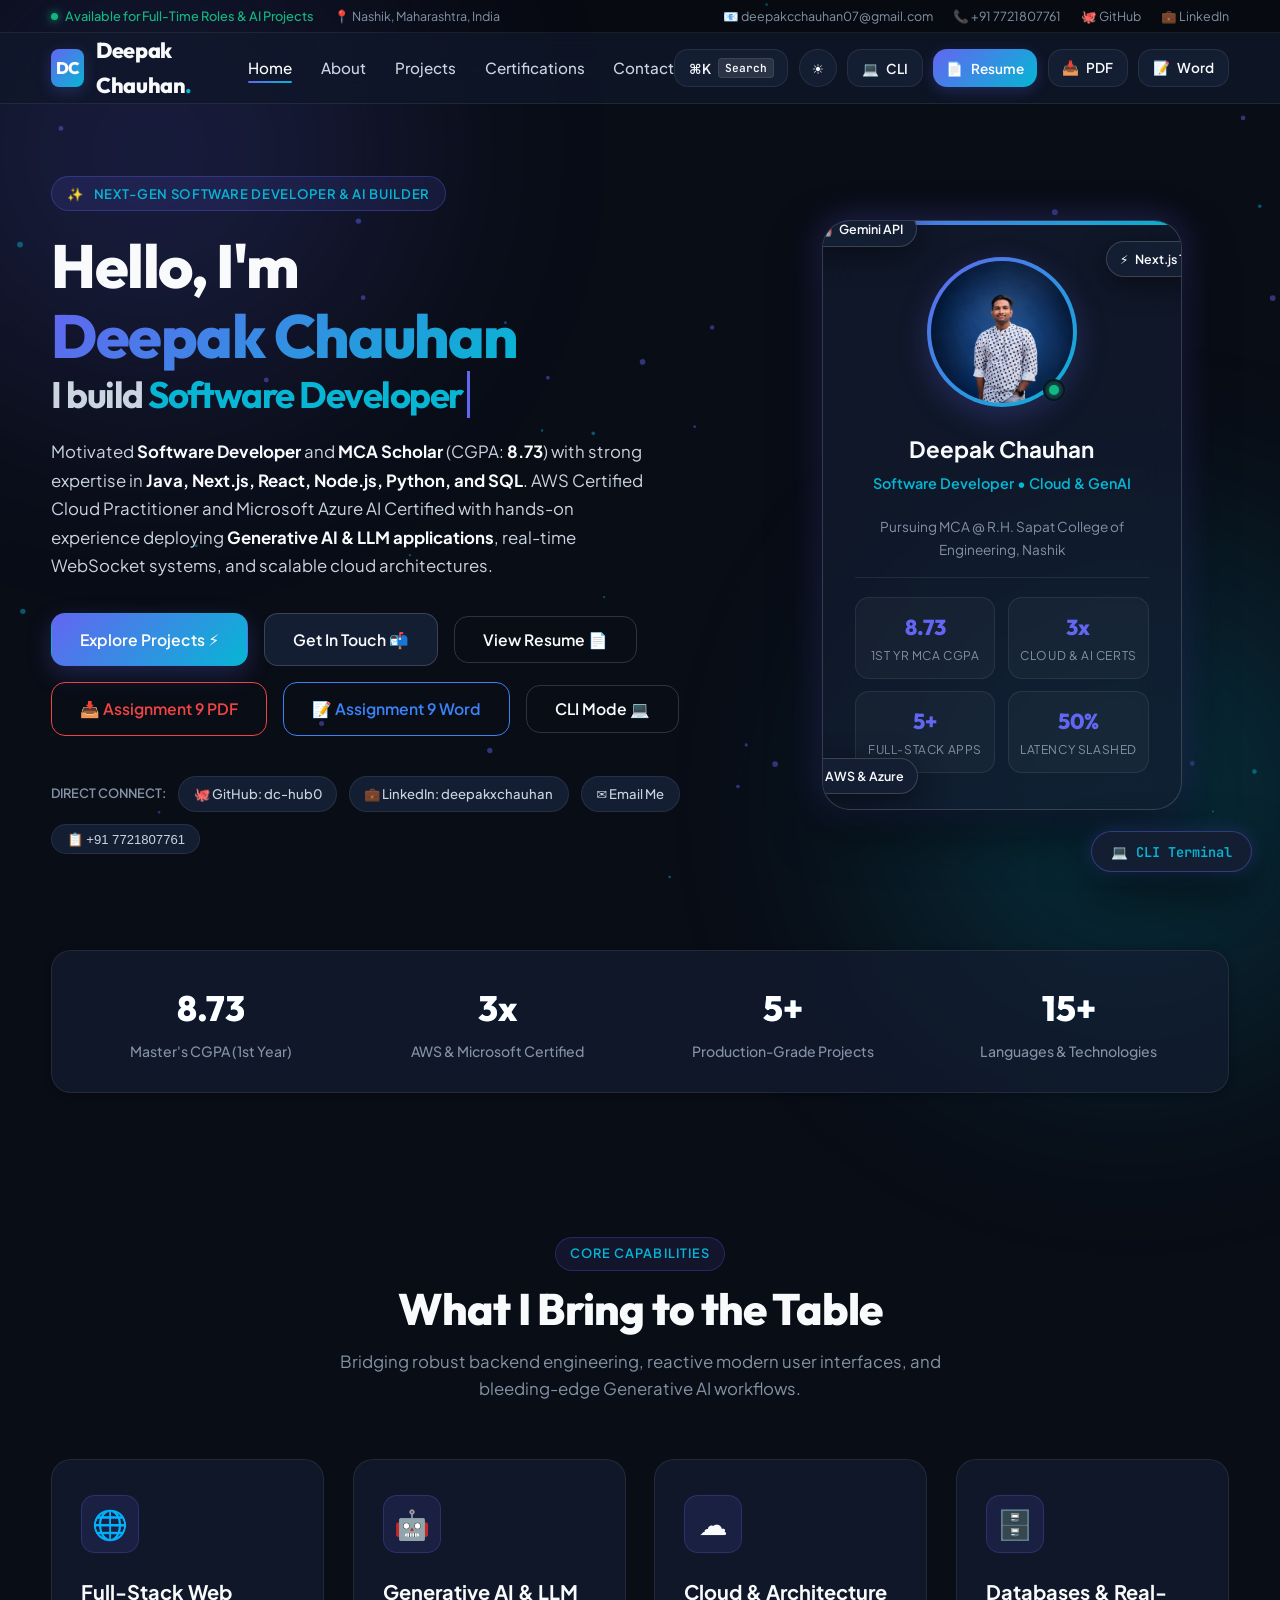
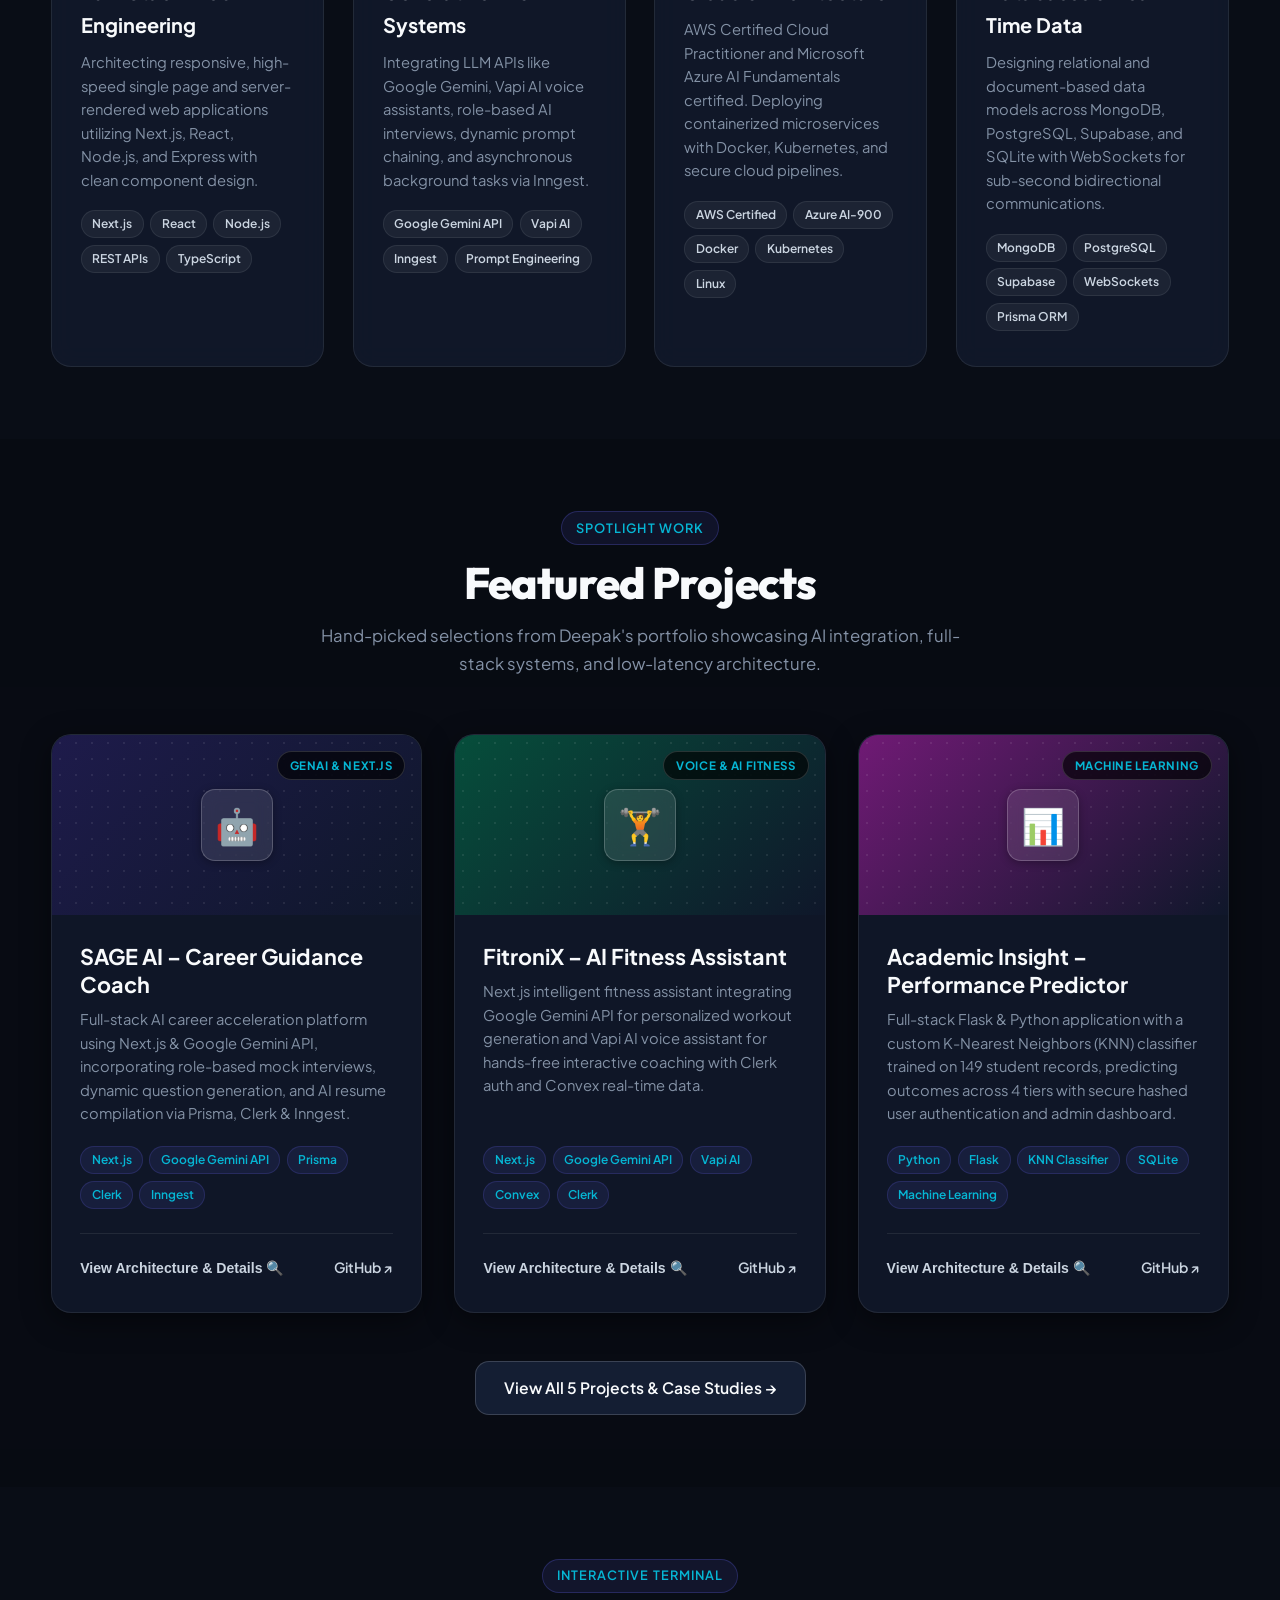
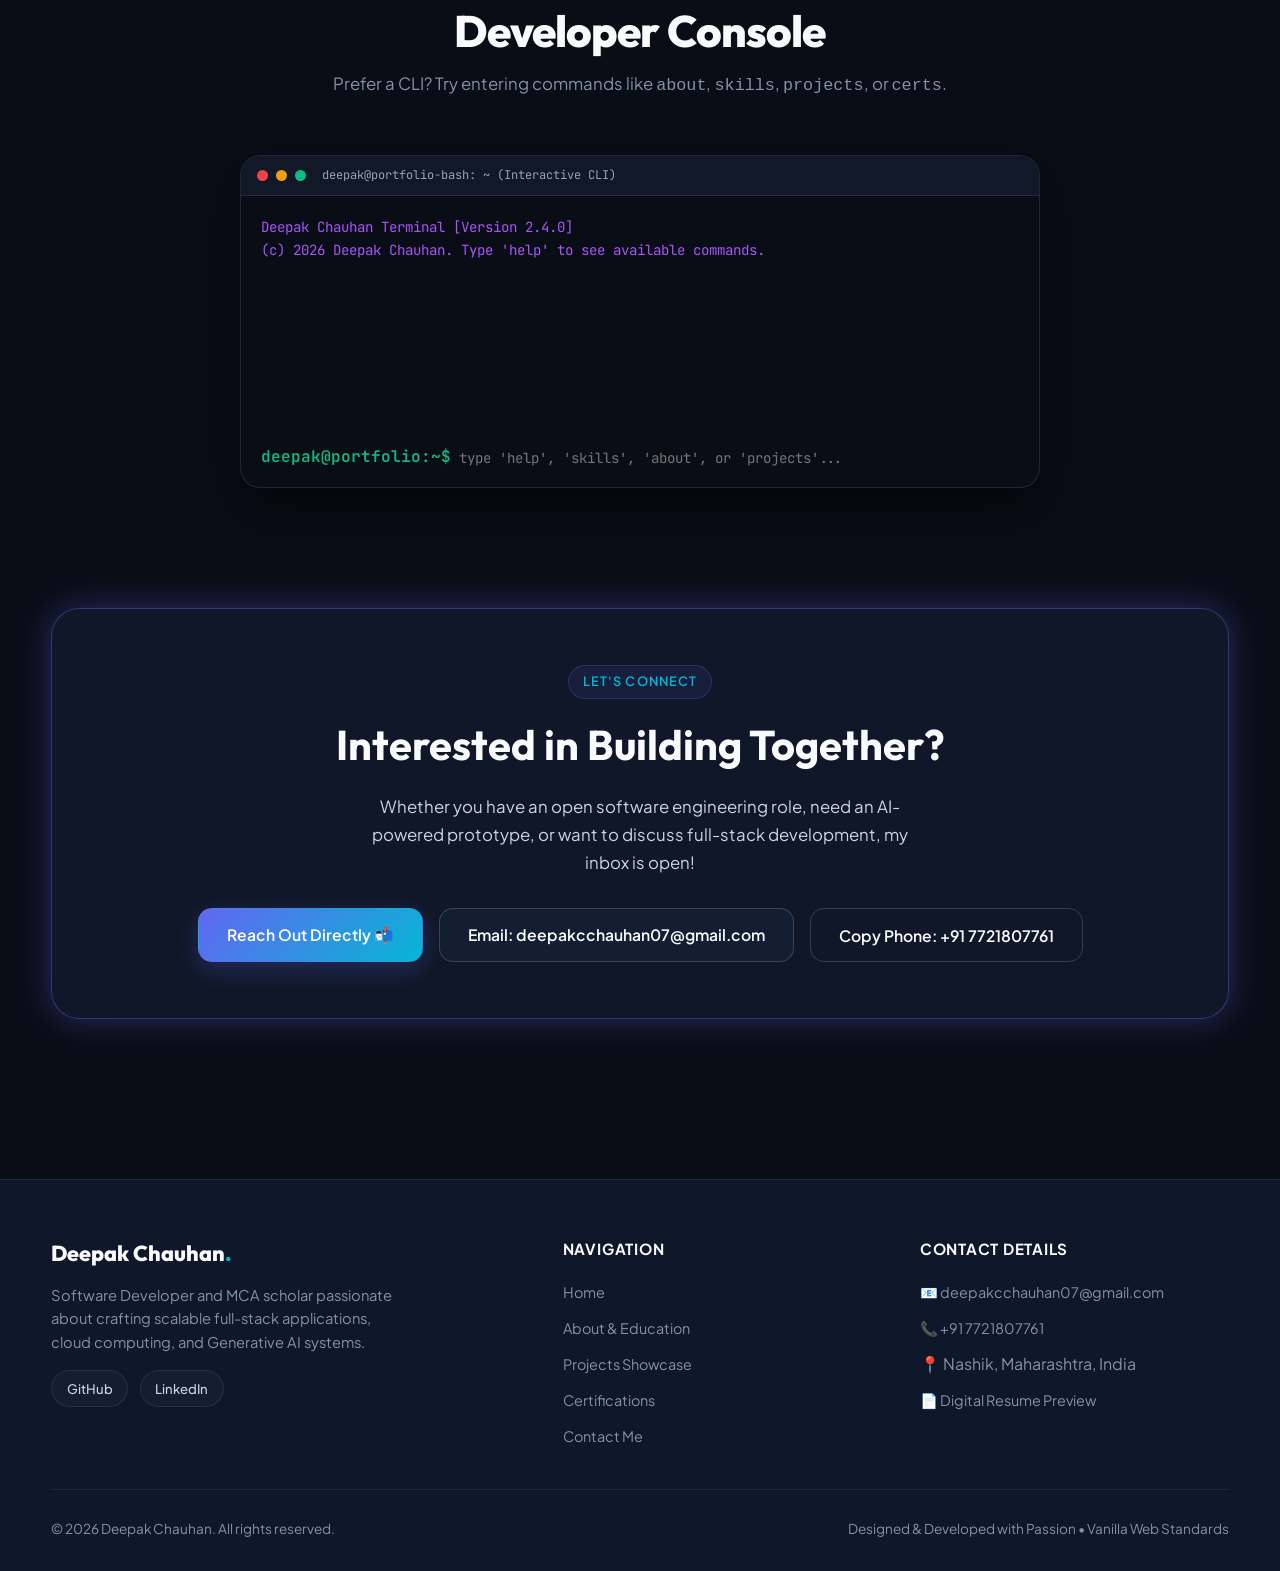
==== commit 6d2e9f1b: "Add Assignment 9 write-up (PDF & DOCX), live screenshots, and download buttons" ====
--- a/index.html
+++ b/index.html
@@ -86,6 +86,14 @@
           <button class="action-btn primary open-resume-modal" title="View Digital Resume">
             📄 <span>Resume</span>
           </button>
+
+          <a href="assets/docs/Assignment9_Writeup_Deepak_Chauhan.pdf" download="Assignment9_Writeup_Deepak_Chauhan.pdf" class="action-btn" title="Download Assignment 9 Write-up (PDF)" style="text-decoration: none;">
+            📥 <span>PDF</span>
+          </a>
+
+          <a href="assets/docs/Assignment9_Writeup_Deepak_Chauhan.docx" download="Assignment9_Writeup_Deepak_Chauhan.docx" class="action-btn" title="Download Assignment 9 Write-up (Word)" style="text-decoration: none;">
+            📝 <span>Word</span>
+          </a>
 
           <button class="mobile-toggle" id="mobile-toggle" aria-label="Open Navigation Menu">
             ☰
@@ -147,6 +155,12 @@
             <button class="btn btn-outline open-resume-modal">
               View Resume 📄
             </button>
+            <a href="assets/docs/Assignment9_Writeup_Deepak_Chauhan.pdf" download="Assignment9_Writeup_Deepak_Chauhan.pdf" class="btn btn-outline" style="border-color: #ef4444; color: #ef4444; text-decoration: none;" title="Download Assignment 9 Write-up (PDF)">
+              📥 Assignment 9 PDF
+            </a>
+            <a href="assets/docs/Assignment9_Writeup_Deepak_Chauhan.docx" download="Assignment9_Writeup_Deepak_Chauhan.docx" class="btn btn-outline" style="border-color: #3b82f6; color: #3b82f6; text-decoration: none;" title="Download Assignment 9 Write-up (Word DOCX)">
+              📝 Assignment 9 Word
+            </a>
             <button class="btn btn-outline open-terminal-btn">
               CLI Mode 💻
             </button>
@@ -574,8 +588,14 @@
   <div class="modal-overlay" id="resume-modal-overlay">
     <div class="modal-window" style="max-width: 820px;">
       <div class="modal-header">
-        <div class="modal-title">📄 Deepak Chauhan - Verified Resume</div>
-        <div style="display: flex; gap: 0.5rem; align-items: center;">
+        <div class="modal-title">📄 Deepak Chauhan - Verified Resume & Write-up</div>
+        <div style="display: flex; gap: 0.5rem; align-items: center; flex-wrap: wrap;">
+          <a href="assets/docs/Assignment9_Writeup_Deepak_Chauhan.pdf" download="Assignment9_Writeup_Deepak_Chauhan.pdf" class="btn btn-outline" style="padding: 0.35rem 0.75rem; font-size: 0.82rem; color: #ef4444; border-color: #ef4444; text-decoration: none;" title="Download Assignment 9 Write-up (PDF)">
+            📥 Write-up (PDF)
+          </a>
+          <a href="assets/docs/Assignment9_Writeup_Deepak_Chauhan.docx" download="Assignment9_Writeup_Deepak_Chauhan.docx" class="btn btn-outline" style="padding: 0.35rem 0.75rem; font-size: 0.82rem; color: #3b82f6; border-color: #3b82f6; text-decoration: none;" title="Download Assignment 9 Write-up (Word)">
+            📝 Write-up (Word)
+          </a>
           <button class="btn btn-primary" id="print-resume-btn" style="padding: 0.4rem 0.9rem; font-size: 0.85rem;">
             🖨️ Print / Save PDF
           </button>
@@ -586,7 +606,7 @@
         <!-- Clean Printable Sheet -->
         <div style="border-bottom: 2px solid #6366f1; padding-bottom: 1.25rem; margin-bottom: 1.25rem;">
           <h1 style="font-size: 2rem; color: #0f172a; font-weight: 800; margin-bottom: 0.25rem;">DEEPAK CHAUHAN</h1>
-          <div style="font-weight: 700; color: #4f46e5; font-size: 1rem; margin-bottom: 0.5rem;">Software Developer | Cloud & AI Practitioner</div>
+          <div style="font-weight: 700; color: #4f46e5; font-size: 1rem; margin-bottom: 0.5rem;">Software Developer | MCA Scholar (Roll No: 08) | Cloud & AI Practitioner</div>
           <div style="display: flex; flex-wrap: wrap; gap: 1rem; font-size: 0.85rem; color: #475569;">
             <span>📞 +91 7721807761</span>
             <span>✉️ deepakcchauhan07@gmail.com</span>
@@ -613,7 +633,7 @@
               <span>2025 - 2027</span>
             </div>
             <div style="display: flex; justify-content: space-between; font-size: 0.85rem; color: #475569;">
-              <span>Master of Computer Application (MCA)</span>
+              <span>Master of Computer Application (MCA) • Roll No: 08</span>
               <span style="font-weight: 700; color: #16a34a;">CGPA : 1st Year = 8.73</span>
             </div>
           </div>
